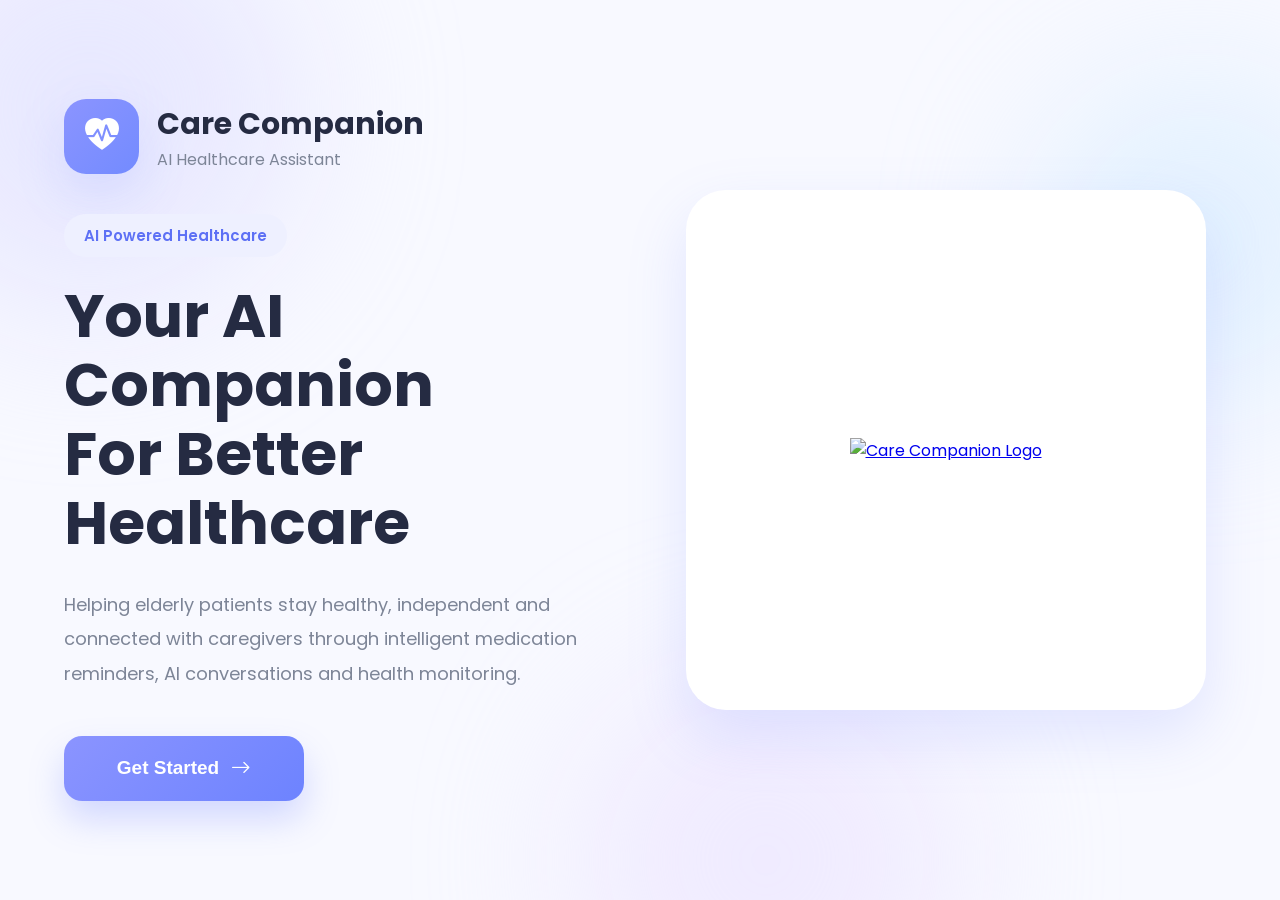
==== index.html @ 62b65d4a "Rename splash to index" ====
<!DOCTYPE html>
<html lang="en">

<head>

    <meta charset="UTF-8">
    <meta name="viewport" content="width=device-width, initial-scale=1.0">

    <title>Care Companion</title>

    <!-- Google Font -->
    <link rel="preconnect" href="https://fonts.googleapis.com">

    <link rel="preconnect" href="https://fonts.gstatic.com" crossorigin>

    <link href="https://fonts.googleapis.com/css2?family=Poppins:wght@300;400;500;600;700;800&display=swap"
        rel="stylesheet">

    <!-- Bootstrap Icons -->
    <link rel="stylesheet"
        href="https://cdn.jsdelivr.net/npm/bootstrap-icons@1.11.3/font/bootstrap-icons.min.css">

    <link rel="stylesheet" href="css/style.css">

</head>

<body class="splash-page">

    <div class="background">

        <div class="blob blob1"></div>
        <div class="blob blob2"></div>
        <div class="blob blob3"></div>

    </div>

    <section class="hero">

        <div class="hero-left">

            <div class="logo">

                <div class="logo-circle">

                    <i class="bi bi-heart-pulse-fill"></i>

                </div>

                <div>

                    <h2>Care Companion</h2>

                    <p>AI Healthcare Assistant</p>

                </div>

            </div>

            <span class="badge">

                AI Powered Healthcare

            </span>

            <h1>

                Your AI Companion
                <br>
                For Better Healthcare

            </h1>

            <p class="description">

                Helping elderly patients stay healthy, independent and connected
                with caregivers through intelligent medication reminders,
                AI conversations and health monitoring.

            </p>

            <div class="buttons">

                <button id="getStartedBtn" class="primary-btn">

                    Get Started

                    <i class="bi bi-arrow-right"></i>

                </button>

            </div>

        </div>

        <div class="hero-right">

            <div class="hero-card">

                <!-- Replace later with your own illustration -->

                <a href="https://png.pngtree.com/template/20220913/ourmid/pngtree-3d-logo-design-image_1858757.jpg" target="_blank">
    <img src="https://png.pngtree.com/template/20220913/ourmid/pngtree-3d-logo-design-image_1858757.jpg"
         alt="Care Companion Logo"
         class="logo-img">
</a>

            </div>

        </div>

    </section>

    <script src="js/app.js"></script>

</body>

</html>
---- css/style.css ----
/* ==================================================
   GOOGLE FONT
================================================== */

* {
    margin: 0;
    padding: 0;
    box-sizing: border-box;
}

:root {

    --primary: #7C8CFF;
    --primary-dark: #5D70F5;

    --secondary: #F4F5FF;

    --background: #F8F9FF;

    --text: #252B42;

    --light-text: #7D8597;

    --white: #FFFFFF;

    --shadow: 0 20px 50px rgba(124, 140, 255, 0.18);

    --radius: 28px;

}

body {

    font-family: "Poppins", sans-serif;
    background: var(--background);
    overflow-x: hidden;
    color: var(--text);

}

.splash-page {

    min-height: 100vh;
    position: relative;

}

/* ==================================================
   BACKGROUND
================================================== */

.background {

    position: fixed;

    inset: 0;

    overflow: hidden;

    z-index: -1;

}

.blob {

    position: absolute;

    border-radius: 50%;

    filter: blur(80px);

    opacity: .5;

}

.blob1 {

    width: 420px;
    height: 420px;

    background: #D9D8FF;

    top: -100px;
    left: -120px;

}

.blob2 {

    width: 320px;
    height: 320px;

    background: #CBE8FF;

    right: -80px;
    top: 80px;

}

.blob3 {

    width: 380px;
    height: 380px;

    background: #E8DDFF;

    bottom: -150px;
    left: 45%;

}

/* ==================================================
   HERO
================================================== */

.hero {

    width: 90%;

    max-width: 1300px;

    min-height: 100vh;

    margin: auto;

    display: flex;

    justify-content: space-between;

    align-items: center;

    gap: 70px;

}

/* ==================================================
   LEFT SIDE
================================================== */

.hero-left {

    flex: 1;

}

.logo {

    display: flex;

    align-items: center;

    gap: 18px;

    margin-bottom: 40px;

}

.logo-circle {

    width: 75px;

    height: 75px;

    border-radius: 22px;

    background: linear-gradient(
        135deg,
        #8B94FF,
        #738BFF
    );

    display: flex;

    justify-content: center;

    align-items: center;

    box-shadow: var(--shadow);

}

.logo-circle i {

    color: white;

    font-size: 34px;

}

.logo h2 {

    font-size: 30px;

}

.logo p {

    color: var(--light-text);

}

.badge {

    display: inline-block;

    background: #EEF0FF;

    color: var(--primary-dark);

    padding: 10px 20px;

    border-radius: 999px;

    font-size: 15px;

    font-weight: 600;

    margin-bottom: 25px;

}

.hero-left h1 {

    font-size: 60px;

    line-height: 1.15;

    margin-bottom: 30px;

}

.description {

    font-size: 18px;

    color: var(--light-text);

    line-height: 1.9;

    max-width: 560px;

}

/* ==================================================
   RIGHT SIDE
================================================== */

.hero-right{

    flex:1;

    display:flex;

    justify-content:center;

    align-items:center;

}

.hero-card{

    width:520px;

    height:520px;

    background:white;

    border-radius:40px;

    box-shadow:0 25px 60px rgba(124,140,255,.18);

    display:flex;

    justify-content:center;

    align-items:center;

    padding:40px;

    position:relative;

    transition:.35s;

}

.hero-card:hover{

    transform:translateY(-8px);

    box-shadow:0 35px 70px rgba(124,140,255,.25);

}

.hero-card img{

    width:100%;

    max-width:420px;

    animation:float 4s ease-in-out infinite;

    user-select:none;

    pointer-events:none;

}

/* ==================================================
   BUTTON
================================================== */

.buttons{

    margin-top:45px;

}

.primary-btn{

    width:240px;

    height:65px;

    border:none;

    border-radius:18px;

    background:linear-gradient(
        135deg,
        #8B94FF,
        #6D83FF
    );

    color:white;

    font-size:19px;

    font-weight:600;

    display:flex;

    justify-content:center;

    align-items:center;

    gap:12px;

    cursor:pointer;

    transition:.35s;

    box-shadow:0 18px 35px rgba(124,140,255,.30);

}

.primary-btn:hover{

    transform:translateY(-4px);

    box-shadow:0 28px 45px rgba(124,140,255,.40);

}

.primary-btn:active{

    transform:scale(.98);

}

.primary-btn i{

    font-size:20px;

}

/* ==================================================
   ANIMATION
================================================== */

@keyframes float{

    0%{

        transform:translateY(0);

    }

    50%{

        transform:translateY(-15px);

    }

    100%{

        transform:translateY(0);

    }

}

.hero-left{

    animation:fadeLeft .8s ease;

}

.hero-right{

    animation:fadeRight .8s ease;

}

@keyframes fadeLeft{

    from{

        opacity:0;

        transform:translateX(-50px);

    }

    to{

        opacity:1;

        transform:translateX(0);

    }

}

@keyframes fadeRight{

    from{

        opacity:0;

        transform:translateX(50px);

    }

    to{

        opacity:1;

        transform:translateX(0);

    }

}

/* ==================================================
   RESPONSIVE
================================================== */

@media(max-width:1100px){

    .hero{

        flex-direction:column-reverse;

        justify-content:center;

        text-align:center;

        padding:80px 0;

    }

    .logo{

        justify-content:center;

    }

    .description{

        margin:auto;

    }

    .buttons{

        display:flex;

        justify-content:center;

    }

}

@media(max-width:768px){

    .hero{

        width:92%;

        gap:40px;

    }

    .hero-left h1{

        font-size:42px;

    }

    .description{

        font-size:16px;

    }

    .hero-card{

        width:100%;

        max-width:380px;

        height:380px;

        border-radius:30px;

    }

    .hero-card img{

        max-width:280px;

    }

    .primary-btn{

        width:100%;

    }

}

@media(max-width:480px){

    .logo-circle{

        width:60px;

        height:60px;

    }

    .logo-circle i{

        font-size:28px;

    }

    .logo h2{

        font-size:24px;

    }

    .badge{

        font-size:13px;

    }

    .hero-left h1{

        font-size:34px;

    }

    .description{

        font-size:15px;

    }

    .hero-card{

        height:320px;

    }

}
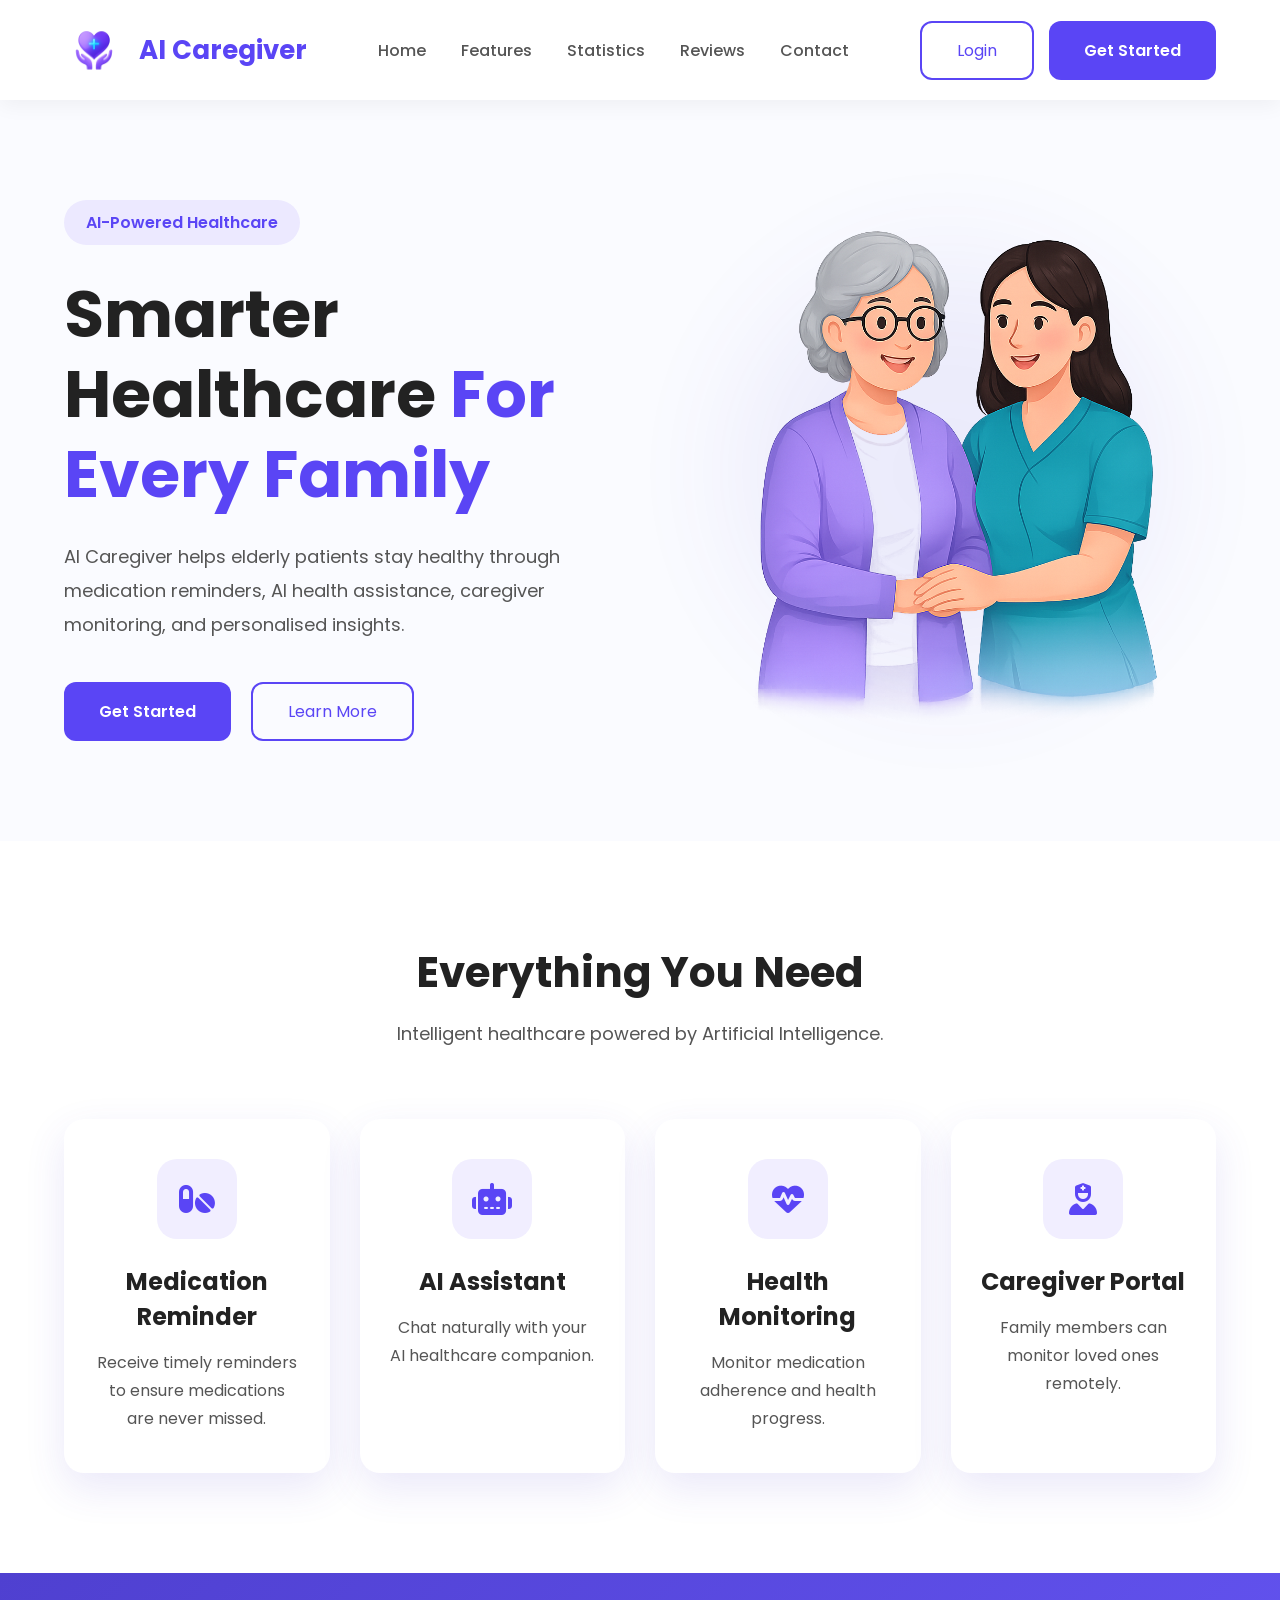
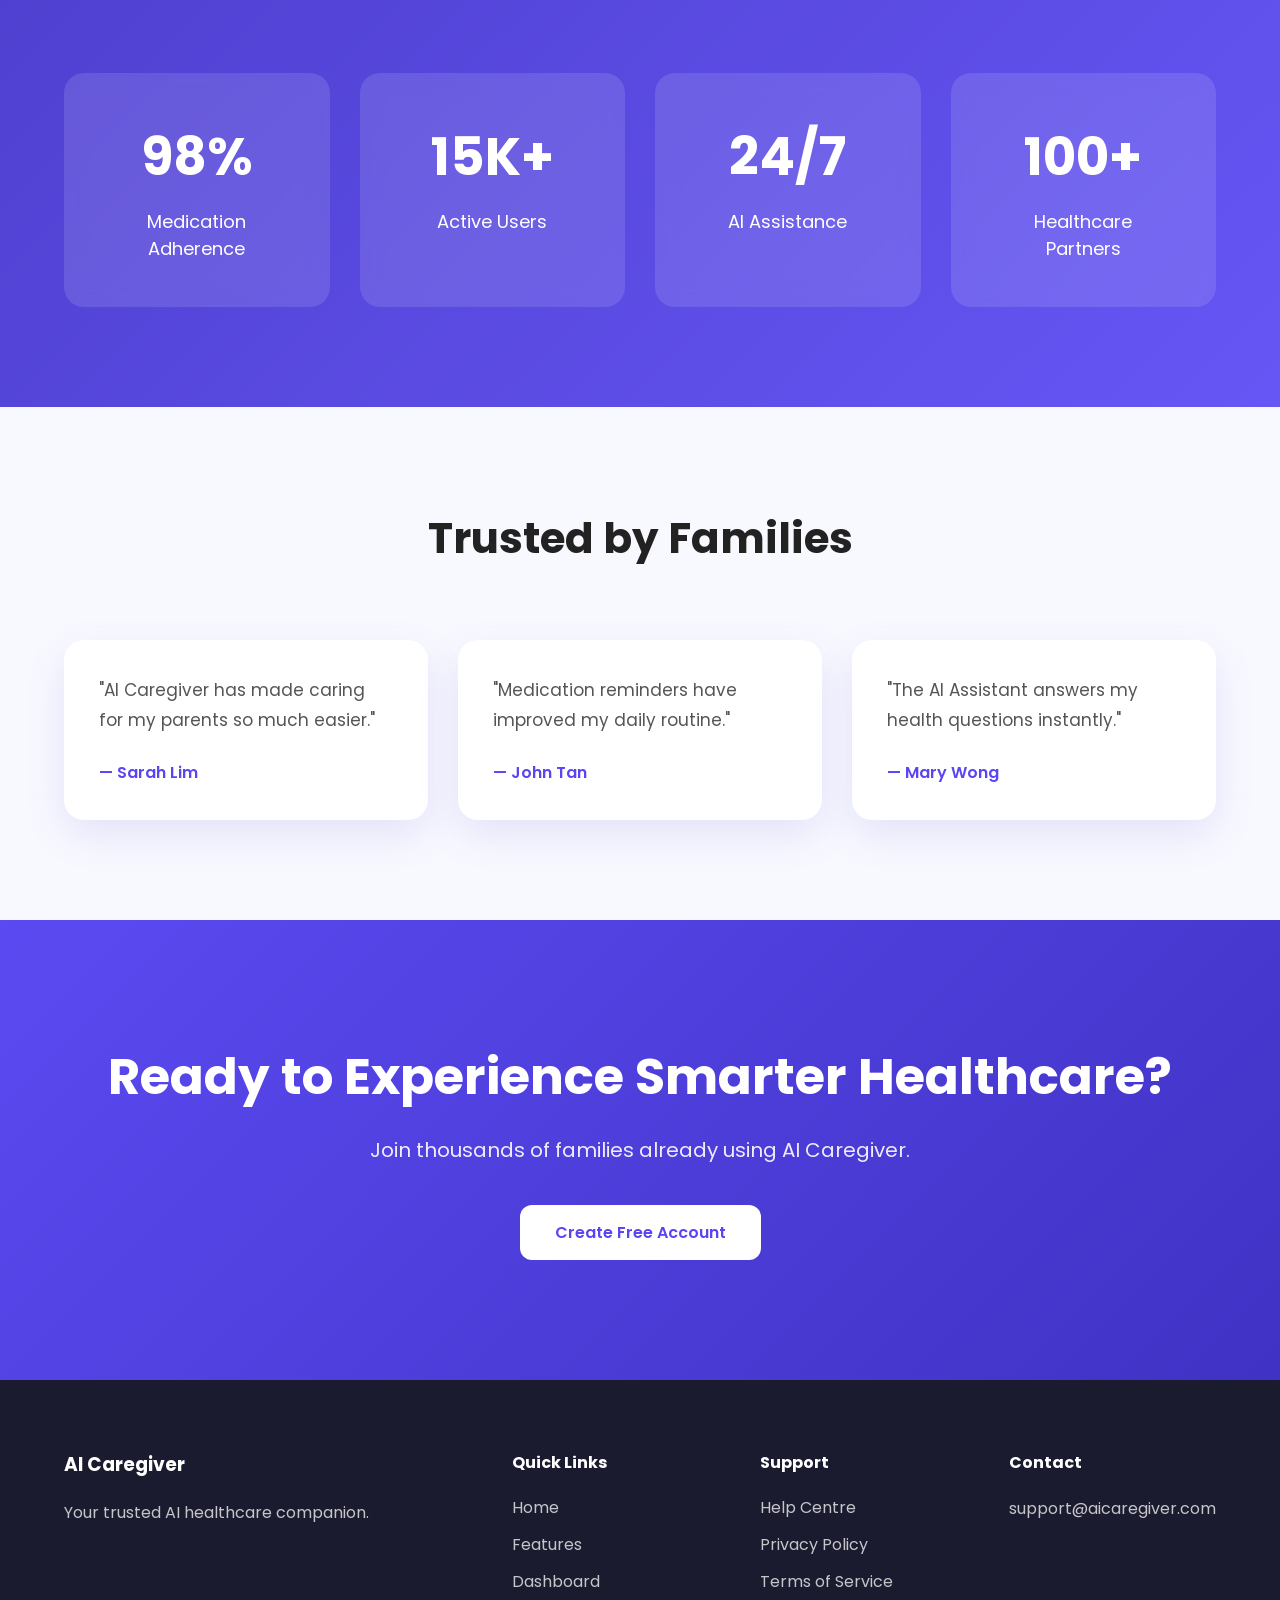
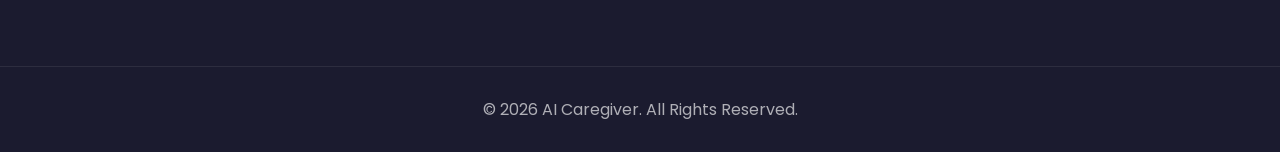
==== commit 62a4defc: "Updated website" ====
--- a/index.html
+++ b/index.html
@@ -2,115 +2,466 @@
 <html lang="en">
 
 <head>
-
     <meta charset="UTF-8">
     <meta name="viewport" content="width=device-width, initial-scale=1.0">
 
-    <title>Care Companion</title>
+    <title>AI Caregiver | Welcome</title>
 
     <!-- Google Font -->
     <link rel="preconnect" href="https://fonts.googleapis.com">
-
     <link rel="preconnect" href="https://fonts.gstatic.com" crossorigin>
 
-    <link href="https://fonts.googleapis.com/css2?family=Poppins:wght@300;400;500;600;700;800&display=swap"
+    <link
+        href="https://fonts.googleapis.com/css2?family=Poppins:wght@300;400;500;600;700;800&display=swap"
         rel="stylesheet">
 
-    <!-- Bootstrap Icons -->
+    <!-- Font Awesome -->
     <link rel="stylesheet"
-        href="https://cdn.jsdelivr.net/npm/bootstrap-icons@1.11.3/font/bootstrap-icons.min.css">
-
+        href="https://cdnjs.cloudflare.com/ajax/libs/font-awesome/6.6.0/css/all.min.css">
+
+    <!-- CSS -->
     <link rel="stylesheet" href="css/style.css">
-
 </head>
 
-<body class="splash-page">
-
-    <div class="background">
-
-        <div class="blob blob1"></div>
-        <div class="blob blob2"></div>
-        <div class="blob blob3"></div>
-
-    </div>
-
-    <section class="hero">
-
-        <div class="hero-left">
-
-            <div class="logo">
-
-                <div class="logo-circle">
-
-                    <i class="bi bi-heart-pulse-fill"></i>
-
-                </div>
-
-                <div>
-
-                    <h2>Care Companion</h2>
-
-                    <p>AI Healthcare Assistant</p>
-
-                </div>
-
-            </div>
-
-            <span class="badge">
-
-                AI Powered Healthcare
-
-            </span>
-
-            <h1>
-
-                Your AI Companion
-                <br>
-                For Better Healthcare
-
-            </h1>
-
-            <p class="description">
-
-                Helping elderly patients stay healthy, independent and connected
-                with caregivers through intelligent medication reminders,
-                AI conversations and health monitoring.
+<body>
+
+    <!-- ================= NAVBAR ================= -->
+
+    <header class="header">
+
+        <div class="container navbar">
+
+            <a href="#" class="logo">
+
+                <img src="images/logo.png" alt="Logo">
+
+                <span>AI Caregiver</span>
+
+            </a>
+
+            <nav>
+
+                <ul class="nav-links">
+
+                    <li><a href="#home">Home</a></li>
+
+                    <li><a href="#features">Features</a></li>
+
+                    <li><a href="#statistics">Statistics</a></li>
+
+                    <li><a href="#reviews">Reviews</a></li>
+
+                    <li><a href="#contact">Contact</a></li>
+
+                </ul>
+
+            </nav>
+
+            <div class="nav-buttons">
+
+                <a href="login.html" class="btn-outline">
+                    Login
+                </a>
+
+                <a href="register.html" class="btn-primary">
+                    Get Started
+                </a>
+
+            </div>
+
+        </div>
+
+    </header>
+
+    <!-- ================= HERO ================= -->
+
+    <section id="home" class="hero">
+
+        <div class="container hero-grid">
+
+            <div class="hero-content">
+
+                <span class="tag">
+                    AI-Powered Healthcare
+                </span>
+
+                <h1>
+
+                    Smarter Healthcare
+
+                    <span>
+
+                        For Every Family
+
+                    </span>
+
+                </h1>
+
+                <p>
+
+                    AI Caregiver helps elderly patients stay healthy through
+                    medication reminders, AI health assistance,
+                    caregiver monitoring, and personalised insights.
+
+                </p>
+
+                <div class="hero-buttons">
+
+                    <a href="login.html" class="btn-primary">
+
+                        Get Started
+
+                    </a>
+
+                    <a href="#features" class="btn-outline">
+
+                        Learn More
+
+                    </a>
+
+                </div>
+
+            </div>
+
+            <div class="hero-image">
+
+                <img src="images/hero.png" alt="AI Caregiver">
+
+            </div>
+
+        </div>
+
+    </section>
+
+    <!-- ================= FEATURES ================= -->
+
+    <section id="features" class="features">
+
+        <div class="container">
+
+            <div class="section-title">
+
+                <h2>
+
+                    Everything You Need
+
+                </h2>
+
+                <p>
+
+                    Intelligent healthcare powered by Artificial Intelligence.
+
+                </p>
+
+            </div>
+
+            <div class="feature-grid">
+
+                <div class="feature-card">
+
+                    <i class="fas fa-pills"></i>
+
+                    <h3>
+
+                        Medication Reminder
+
+                    </h3>
+
+                    <p>
+
+                        Receive timely reminders to ensure medications
+                        are never missed.
+
+                    </p>
+
+                </div>
+
+                <div class="feature-card">
+
+                    <i class="fas fa-robot"></i>
+
+                    <h3>
+
+                        AI Assistant
+
+                    </h3>
+
+                    <p>
+
+                        Chat naturally with your AI healthcare companion.
+
+                    </p>
+
+                </div>
+
+                <div class="feature-card">
+
+                    <i class="fas fa-heart-pulse"></i>
+
+                    <h3>
+
+                        Health Monitoring
+
+                    </h3>
+
+                    <p>
+
+                        Monitor medication adherence and health progress.
+
+                    </p>
+
+                </div>
+
+                <div class="feature-card">
+
+                    <i class="fas fa-user-nurse"></i>
+
+                    <h3>
+
+                        Caregiver Portal
+
+                    </h3>
+
+                    <p>
+
+                        Family members can monitor loved ones remotely.
+
+                    </p>
+
+                </div>
+
+            </div>
+
+        </div>
+
+    </section>
+
+    <!-- ================= STATISTICS ================= -->
+
+    <section id="statistics" class="statistics">
+
+        <div class="container stats-grid">
+
+            <div class="stat-card">
+
+                <h2>98%</h2>
+
+                <p>Medication Adherence</p>
+
+            </div>
+
+            <div class="stat-card">
+
+                <h2>15K+</h2>
+
+                <p>Active Users</p>
+
+            </div>
+
+            <div class="stat-card">
+
+                <h2>24/7</h2>
+
+                <p>AI Assistance</p>
+
+            </div>
+
+            <div class="stat-card">
+
+                <h2>100+</h2>
+
+                <p>Healthcare Partners</p>
+
+            </div>
+
+        </div>
+
+    </section>
+
+    <!-- ================= TESTIMONIALS ================= -->
+
+    <section id="reviews" class="reviews">
+
+        <div class="container">
+
+            <div class="section-title">
+
+                <h2>
+
+                    Trusted by Families
+
+                </h2>
+
+            </div>
+
+            <div class="review-grid">
+
+                <div class="review-card">
+
+                    <p>
+
+                        "AI Caregiver has made caring for my parents so much
+                        easier."
+
+                    </p>
+
+                    <h4>
+
+                        — Sarah Lim
+
+                    </h4>
+
+                </div>
+
+                <div class="review-card">
+
+                    <p>
+
+                        "Medication reminders have improved my daily routine."
+
+                    </p>
+
+                    <h4>
+
+                        — John Tan
+
+                    </h4>
+
+                </div>
+
+                <div class="review-card">
+
+                    <p>
+
+                        "The AI Assistant answers my health questions instantly."
+
+                    </p>
+
+                    <h4>
+
+                        — Mary Wong
+
+                    </h4>
+
+                </div>
+
+            </div>
+
+        </div>
+
+    </section>
+
+    <!-- ================= CTA ================= -->
+
+    <section class="cta">
+
+        <div class="container">
+
+            <h2>
+
+                Ready to Experience Smarter Healthcare?
+
+            </h2>
+
+            <p>
+
+                Join thousands of families already using AI Caregiver.
 
             </p>
 
-            <div class="buttons">
-
-                <button id="getStartedBtn" class="primary-btn">
-
-                    Get Started
-
-                    <i class="bi bi-arrow-right"></i>
-
-                </button>
-
-            </div>
-
-        </div>
-
-        <div class="hero-right">
-
-            <div class="hero-card">
-
-                <!-- Replace later with your own illustration -->
-
-                <a href="https://png.pngtree.com/template/20220913/ourmid/pngtree-3d-logo-design-image_1858757.jpg" target="_blank">
-    <img src="https://png.pngtree.com/template/20220913/ourmid/pngtree-3d-logo-design-image_1858757.jpg"
-         alt="Care Companion Logo"
-         class="logo-img">
-</a>
-
-            </div>
+            <a href="register.html" class="btn-primary">
+
+                Create Free Account
+
+            </a>
 
         </div>
 
     </section>
 
-    <script src="js/app.js"></script>
+    <!-- ================= FOOTER ================= -->
+
+    <footer id="contact">
+
+        <div class="container footer-grid">
+
+            <div>
+
+                <h3>
+
+                    AI Caregiver
+
+                </h3>
+
+                <p>
+
+                    Your trusted AI healthcare companion.
+
+                </p>
+
+            </div>
+
+            <div>
+
+                <h4>
+
+                    Quick Links
+
+                </h4>
+
+                <a href="#">Home</a>
+
+                <a href="#">Features</a>
+
+                <a href="#">Dashboard</a>
+
+            </div>
+
+            <div>
+
+                <h4>
+
+                    Support
+
+                </h4>
+
+                <a href="#">Help Centre</a>
+
+                <a href="#">Privacy Policy</a>
+
+                <a href="#">Terms of Service</a>
+
+            </div>
+
+            <div>
+
+                <h4>
+
+                    Contact
+
+                </h4>
+
+                <p>
+
+                    support@aicaregiver.com
+
+                </p>
+
+            </div>
+
+        </div>
+
+        <div class="copyright">
+
+            © 2026 AI Caregiver. All Rights Reserved.
+
+        </div>
+
+    </footer>
+
+    <!-- JavaScript -->
+
+    <script src="js/script.js"></script>
 
 </body>
 
--- a/css/style.css
+++ b/css/style.css
@@ -1,588 +1,970 @@
-/* ==================================================
-   GOOGLE FONT
-================================================== */
+/* ===========================================
+   AI Caregiver Website
+   style.css
+=========================================== */
+
+/* ========= GOOGLE VARIABLES ========= */
+
+:root {
+
+    --primary: #4F40D0;
+    --primary-dark: #3D30B7;
+    --secondary: #EEF2FF;
+
+    --white: #FFFFFF;
+    --black: #222222;
+
+    --text: #555555;
+    --light-text: #777777;
+
+    --background: #F8F9FF;
+
+    --card: #FFFFFF;
+
+    --border-radius: 16px;
+
+    --shadow:
+        0 15px 40px rgba(79, 64, 208, .12);
+
+    --transition: .3s ease;
+
+}
+
+/* ========= RESET ========= */
 
 * {
+
     margin: 0;
     padding: 0;
     box-sizing: border-box;
-}
-
-:root {
-
-    --primary: #7C8CFF;
-    --primary-dark: #5D70F5;
-
-    --secondary: #F4F5FF;
-
-    --background: #F8F9FF;
-
-    --text: #252B42;
-
-    --light-text: #7D8597;
-
-    --white: #FFFFFF;
-
-    --shadow: 0 20px 50px rgba(124, 140, 255, 0.18);
-
-    --radius: 28px;
+
+}
+
+html {
+
+    scroll-behavior: smooth;
 
 }
 
 body {
 
-    font-family: "Poppins", sans-serif;
+    font-family: 'Poppins', sans-serif;
+
     background: var(--background);
+
+    color: var(--black);
+
     overflow-x: hidden;
+
+}
+
+img {
+
+    max-width: 100%;
+    display: block;
+
+}
+
+a {
+
+    text-decoration: none;
+
+}
+
+ul {
+
+    list-style: none;
+
+}
+
+/* ========= CONTAINER ========= */
+
+.container {
+
+    width: 90%;
+    max-width: 1300px;
+
+    margin: auto;
+
+}
+
+/* ========= HEADER ========= */
+
+.header {
+
+    position: sticky;
+
+    top: 0;
+
+    width: 100%;
+
+    background: rgba(255,255,255,.90);
+
+    backdrop-filter: blur(15px);
+
+    z-index: 1000;
+
+    box-shadow: 0 5px 20px rgba(0,0,0,.05);
+
+}
+
+.navbar {
+
+    display: flex;
+
+    justify-content: space-between;
+
+    align-items: center;
+
+    padding: 20px 0;
+
+}
+
+.logo {
+
+    display: flex;
+
+    align-items: center;
+
+    gap: 15px;
+
+    font-size: 26px;
+
+    font-weight: 700;
+
+    color: var(--primary);
+
+}
+
+.logo img {
+
+    width: 55px;
+
+}
+
+.nav-links {
+
+    display: flex;
+
+    gap: 35px;
+
+}
+
+.nav-links a {
+
     color: var(--text);
 
-}
-
-.splash-page {
-
-    min-height: 100vh;
-    position: relative;
-
-}
-
-/* ==================================================
-   BACKGROUND
-================================================== */
-
-.background {
-
+    transition: var(--transition);
+
+    font-weight: 500;
+
+}
+
+.nav-links a:hover {
+
+    color: var(--primary);
+
+}
+
+/* ========= BUTTONS ========= */
+
+.nav-buttons {
+
+    display: flex;
+
+    gap: 15px;
+
+}
+
+.btn-primary {
+
+    display: inline-flex;
+
+    justify-content: center;
+
+    align-items: center;
+
+    padding: 15px 35px;
+
+    border-radius: 12px;
+
+    background: var(--primary);
+
+    color: white;
+
+    transition: var(--transition);
+
+    font-weight: 600;
+
+}
+
+.btn-primary:hover {
+
+    background: var(--primary-dark);
+
+    transform: translateY(-3px);
+
+}
+
+.btn-outline {
+
+    display: inline-flex;
+
+    justify-content: center;
+
+    align-items: center;
+
+    padding: 15px 35px;
+
+    border: 2px solid var(--primary);
+
+    color: var(--primary);
+
+    border-radius: 12px;
+
+    transition: var(--transition);
+
+}
+
+.btn-outline:hover {
+
+    background: var(--primary);
+
+    color: white;
+
+}
+
+/* ========= HERO ========= */
+
+.hero {
+
+    padding: 100px 0;
+
+}
+
+.hero-grid {
+
+    display: grid;
+
+    grid-template-columns: repeat(2,1fr);
+
+    gap: 80px;
+
+    align-items: center;
+
+}
+
+.tag {
+
+    display: inline-block;
+
+    background: #ECE9FF;
+
+    color: var(--primary);
+
+    padding: 10px 22px;
+
+    border-radius: 30px;
+
+    font-weight: 600;
+
+    margin-bottom: 30px;
+
+}
+
+.hero-content h1 {
+
+    font-size: 65px;
+
+    line-height: 80px;
+
+    margin-bottom: 25px;
+
+}
+
+.hero-content h1 span {
+
+    color: var(--primary);
+
+}
+
+.hero-content p {
+
+    font-size: 18px;
+
+    line-height: 34px;
+
+    color: var(--text);
+
+    margin-bottom: 40px;
+
+}
+
+.hero-buttons {
+
+    display: flex;
+
+    gap: 20px;
+
+}
+
+.hero-image {
+
+    animation: float 5s ease-in-out infinite;
+
+}
+
+/* ========= FLOAT ANIMATION ========= */
+
+@keyframes float {
+
+    0% {
+
+        transform: translateY(0);
+
+    }
+
+    50% {
+
+        transform: translateY(-20px);
+
+    }
+
+    100% {
+
+        transform: translateY(0);
+
+    }
+
+}
+
+/* ===========================================
+   FEATURES SECTION
+=========================================== */
+
+.features {
+    padding: 100px 0;
+    background: #ffffff;
+}
+
+.section-title {
+    text-align: center;
+    margin-bottom: 70px;
+}
+
+.section-title h2 {
+    font-size: 42px;
+    color: var(--black);
+    margin-bottom: 15px;
+}
+
+.section-title p {
+    color: var(--text);
+    font-size: 18px;
+    max-width: 650px;
+    margin: auto;
+    line-height: 30px;
+}
+
+.feature-grid {
+    display: grid;
+    grid-template-columns: repeat(4, 1fr);
+    gap: 30px;
+}
+
+.feature-card {
+    background: var(--card);
+    border-radius: 20px;
+    padding: 40px 30px;
+    text-align: center;
+    transition: var(--transition);
+    box-shadow: var(--shadow);
+}
+
+.feature-card:hover {
+    transform: translateY(-12px);
+}
+
+.feature-card i {
+    width: 80px;
+    height: 80px;
+    background: var(--secondary);
+    color: var(--primary);
+    border-radius: 20px;
+    display: flex;
+    justify-content: center;
+    align-items: center;
+    margin: auto;
+    font-size: 32px;
+}
+
+.feature-card h3 {
+    margin-top: 25px;
+    margin-bottom: 15px;
+    font-size: 24px;
+}
+
+.feature-card p {
+    color: var(--text);
+    line-height: 28px;
+}
+
+/* ===========================================
+   STATISTICS
+=========================================== */
+
+.statistics {
+    padding: 100px 0;
+    background: linear-gradient(135deg,#4F40D0,#6656F5);
+}
+
+.stats-grid {
+    display: grid;
+    grid-template-columns: repeat(4,1fr);
+    gap: 30px;
+}
+
+.stat-card {
+    background: rgba(255,255,255,.12);
+    backdrop-filter: blur(10px);
+    padding: 45px;
+    text-align: center;
+    border-radius: 20px;
+    color: white;
+}
+
+.stat-card h2 {
+    font-size: 52px;
+    margin-bottom: 12px;
+}
+
+.stat-card p {
+    font-size: 18px;
+}
+
+/* ===========================================
+   TESTIMONIALS
+=========================================== */
+
+.reviews {
+    padding: 100px 0;
+    background: #F8F9FF;
+}
+
+.review-grid {
+    display: grid;
+    grid-template-columns: repeat(3,1fr);
+    gap: 30px;
+}
+
+.review-card {
+    background: white;
+    padding: 35px;
+    border-radius: 20px;
+    box-shadow: var(--shadow);
+    transition: .3s;
+}
+
+.review-card:hover {
+    transform: translateY(-10px);
+}
+
+.review-card p {
+    color: var(--text);
+    line-height: 30px;
+    font-size: 17px;
+    margin-bottom: 25px;
+}
+
+.review-card h4 {
+    color: var(--primary);
+    font-weight: 600;
+}
+
+/* ===========================================
+   CALL TO ACTION
+=========================================== */
+
+.cta {
+    padding: 120px 0;
+    text-align: center;
+    background: linear-gradient(135deg,#5B4AF1,#4032C4);
+    color: white;
+}
+
+.cta h2 {
+    font-size: 50px;
+    margin-bottom: 20px;
+}
+
+.cta p {
+    font-size: 20px;
+    margin-bottom: 40px;
+    opacity: .9;
+}
+
+.cta .btn-primary {
+    background: white;
+    color: var(--primary);
+}
+
+.cta .btn-primary:hover {
+    background: #F1F1F1;
+}
+
+/* ===========================================
+   FOOTER
+=========================================== */
+
+footer {
+    background: #1B1B2F;
+    color: white;
+    padding-top: 70px;
+}
+
+.footer-grid {
+    display: grid;
+    grid-template-columns: 2fr 1fr 1fr 1fr;
+    gap: 50px;
+}
+
+.footer-grid h3,
+.footer-grid h4 {
+    margin-bottom: 20px;
+}
+
+.footer-grid p {
+    color: rgba(255,255,255,.75);
+    line-height: 28px;
+}
+
+.footer-grid a {
+    display: block;
+    color: rgba(255,255,255,.75);
+    margin-bottom: 12px;
+    transition: .3s;
+}
+
+.footer-grid a:hover {
+    color: white;
+}
+
+.copyright {
+    text-align: center;
+    padding: 30px;
+    margin-top: 60px;
+    border-top: 1px solid rgba(255,255,255,.08);
+    color: rgba(255,255,255,.65);
+}
+
+/* ===========================================
+   SIMPLE FADE-IN ANIMATION
+=========================================== */
+
+.fade-in {
+    opacity: 0;
+    transform: translateY(40px);
+    transition: 0.8s ease;
+}
+
+.fade-in.show {
+    opacity: 1;
+    transform: translateY(0);
+}
+
+/* ===========================================
+   BACK TO TOP BUTTON
+=========================================== */
+
+.back-to-top {
     position: fixed;
-
-    inset: 0;
-
-    overflow: hidden;
-
-    z-index: -1;
-
-}
-
-.blob {
-
-    position: absolute;
+    right: 30px;
+    bottom: 30px;
+
+    width: 55px;
+    height: 55px;
 
     border-radius: 50%;
-
-    filter: blur(80px);
-
-    opacity: .5;
-
-}
-
-.blob1 {
-
-    width: 420px;
-    height: 420px;
-
-    background: #D9D8FF;
-
-    top: -100px;
-    left: -120px;
-
-}
-
-.blob2 {
-
-    width: 320px;
-    height: 320px;
-
-    background: #CBE8FF;
-
-    right: -80px;
-    top: 80px;
-
-}
-
-.blob3 {
-
-    width: 380px;
-    height: 380px;
-
-    background: #E8DDFF;
-
-    bottom: -150px;
-    left: 45%;
-
-}
-
-/* ==================================================
-   HERO
-================================================== */
-
-.hero {
-
-    width: 90%;
-
-    max-width: 1300px;
-
-    min-height: 100vh;
-
-    margin: auto;
+    background: var(--primary);
+
+    color: white;
 
     display: flex;
-
-    justify-content: space-between;
-
+    justify-content: center;
     align-items: center;
 
-    gap: 70px;
-
-}
-
-/* ==================================================
-   LEFT SIDE
-================================================== */
-
-.hero-left {
-
-    flex: 1;
-
-}
-
-.logo {
-
-    display: flex;
-
-    align-items: center;
-
-    gap: 18px;
-
-    margin-bottom: 40px;
-
-}
-
-.logo-circle {
-
-    width: 75px;
-
-    height: 75px;
-
-    border-radius: 22px;
-
-    background: linear-gradient(
-        135deg,
-        #8B94FF,
-        #738BFF
-    );
-
-    display: flex;
-
-    justify-content: center;
-
-    align-items: center;
-
-    box-shadow: var(--shadow);
-
-}
-
-.logo-circle i {
+    font-size: 22px;
+
+    cursor: pointer;
+
+    opacity: 0;
+    visibility: hidden;
+
+    transition: .3s;
+
+    z-index: 999;
+}
+
+.back-to-top.active {
+    opacity: 1;
+    visibility: visible;
+}
+
+.back-to-top:hover {
+    background: var(--primary-dark);
+    transform: translateY(-5px);
+}
+
+/* ===========================================
+   SCROLLBAR
+=========================================== */
+
+::-webkit-scrollbar {
+    width: 10px;
+}
+
+::-webkit-scrollbar-track {
+    background: #EEEEEE;
+}
+
+::-webkit-scrollbar-thumb {
+    background: var(--primary);
+    border-radius: 30px;
+}
+
+::-webkit-scrollbar-thumb:hover {
+    background: var(--primary-dark);
+}
+
+/* ===========================================
+   IMAGE HOVER EFFECT
+=========================================== */
+
+.hero-image img {
+    transition: .4s ease;
+}
+
+.hero-image img:hover {
+    transform: scale(1.03);
+}
+
+/* ===========================================
+   BUTTON EFFECTS
+=========================================== */
+
+.btn-primary,
+.btn-outline {
+    transition: all .3s ease;
+}
+
+.btn-primary:hover,
+.btn-outline:hover {
+    box-shadow: 0 12px 30px rgba(79,64,208,.25);
+}
+
+/* ===========================================
+   CARD HOVER EFFECT
+=========================================== */
+
+.feature-card,
+.review-card,
+.stat-card {
+    transition: all .3s ease;
+}
+
+.feature-card:hover,
+.review-card:hover,
+.stat-card:hover {
+    box-shadow: 0 20px 50px rgba(0,0,0,.12);
+}
+
+/* ===========================================
+   MOBILE MENU BUTTON
+=========================================== */
+
+.menu-toggle {
+    display: none;
+
+    font-size: 28px;
+
+    cursor: pointer;
+
+    color: var(--primary);
+}
+
+/* ===========================================
+   TABLET
+=========================================== */
+
+@media (max-width: 992px) {
+
+    .hero-grid {
+
+        grid-template-columns: 1fr;
+
+        text-align: center;
+
+        gap: 60px;
+
+    }
+
+    .hero-buttons {
+
+        justify-content: center;
+
+    }
+
+    .feature-grid {
+
+        grid-template-columns: repeat(2,1fr);
+
+    }
+
+    .stats-grid {
+
+        grid-template-columns: repeat(2,1fr);
+
+    }
+
+    .review-grid {
+
+        grid-template-columns: 1fr;
+
+    }
+
+    .footer-grid {
+
+        grid-template-columns: repeat(2,1fr);
+
+    }
+
+}
+
+/* ===========================================
+   MOBILE
+=========================================== */
+
+@media (max-width:768px){
+
+    .navbar{
+
+        flex-wrap:wrap;
+
+    }
+
+    .menu-toggle{
+
+        display:block;
+
+    }
+
+    .nav-links{
+
+        display:none;
+
+        width:100%;
+
+        flex-direction:column;
+
+        margin-top:25px;
+
+        gap:20px;
+
+    }
+
+    .nav-links.active{
+
+        display:flex;
+
+    }
+
+    .nav-buttons{
+
+        display:none;
+
+    }
+
+    .hero{
+
+        padding:60px 0;
+
+    }
+
+    .hero-content h1{
+
+        font-size:42px;
+
+        line-height:55px;
+
+    }
+
+    .hero-content p{
+
+        font-size:16px;
+
+    }
+
+    .feature-grid{
+
+        grid-template-columns:1fr;
+
+    }
+
+    .stats-grid{
+
+        grid-template-columns:1fr;
+
+    }
+
+    .footer-grid{
+
+        grid-template-columns:1fr;
+
+    }
+
+    .cta h2{
+
+        font-size:34px;
+
+    }
+
+}
+
+/* ===========================================
+   SMALL PHONES
+=========================================== */
+
+@media (max-width:480px){
+
+    .container{
+
+        width:92%;
+
+    }
+
+    .hero-content h1{
+
+        font-size:34px;
+
+        line-height:45px;
+
+    }
+
+    .btn-primary,
+    .btn-outline{
+
+        width:100%;
+
+        justify-content:center;
+
+    }
+
+    .hero-buttons{
+
+        flex-direction:column;
+
+    }
+
+    .section-title h2{
+
+        font-size:30px;
+
+    }
+
+    .cta h2{
+
+        font-size:28px;
+
+    }
+
+    .stat-card h2{
+
+        font-size:42px;
+
+    }
+
+}
+
+/* ===========================================
+   SELECTION COLOR
+=========================================== */
+
+::selection {
+
+    background: var(--primary);
 
     color: white;
 
-    font-size: 34px;
-
-}
-
-.logo h2 {
-
-    font-size: 30px;
-
-}
-
-.logo p {
-
-    color: var(--light-text);
-
-}
-
-.badge {
-
-    display: inline-block;
-
-    background: #EEF0FF;
-
-    color: var(--primary-dark);
-
-    padding: 10px 20px;
-
-    border-radius: 999px;
-
-    font-size: 15px;
-
-    font-weight: 600;
-
-    margin-bottom: 25px;
-
-}
-
-.hero-left h1 {
-
-    font-size: 60px;
-
-    line-height: 1.15;
-
-    margin-bottom: 30px;
-
-}
-
-.description {
-
-    font-size: 18px;
-
-    color: var(--light-text);
-
-    line-height: 1.9;
-
-    max-width: 560px;
-
-}
-
-/* ==================================================
-   RIGHT SIDE
-================================================== */
-
-.hero-right{
-
-    flex:1;
-
-    display:flex;
-
-    justify-content:center;
-
-    align-items:center;
-
-}
-
-.hero-card{
-
-    width:520px;
-
-    height:520px;
-
-    background:white;
-
-    border-radius:40px;
-
-    box-shadow:0 25px 60px rgba(124,140,255,.18);
-
-    display:flex;
-
-    justify-content:center;
-
-    align-items:center;
-
-    padding:40px;
+}
+
+/* ===========================================
+   END OF FILE
+=========================================== */
+
+.hero-image img{
+
+    width:100%;
+
+    max-width:580px;
+
+    margin:auto;
+
+    animation:float 5s ease-in-out infinite;
+
+}
+
+.logo img{
+
+    width:60px;
+
+    height:60px;
+
+    object-fit:contain;
+
+}
+
+.hero-image{
 
     position:relative;
 
-    transition:.35s;
-
-}
-
-.hero-card:hover{
-
-    transform:translateY(-8px);
-
-    box-shadow:0 35px 70px rgba(124,140,255,.25);
-
-}
-
-.hero-card img{
-
-    width:100%;
-
-    max-width:420px;
-
-    animation:float 4s ease-in-out infinite;
-
-    user-select:none;
-
-    pointer-events:none;
-
-}
-
-/* ==================================================
-   BUTTON
-================================================== */
-
-.buttons{
-
-    margin-top:45px;
-
-}
-
-.primary-btn{
-
-    width:240px;
-
-    height:65px;
-
-    border:none;
-
-    border-radius:18px;
-
-    background:linear-gradient(
-        135deg,
-        #8B94FF,
-        #6D83FF
-    );
-
-    color:white;
-
-    font-size:19px;
-
-    font-weight:600;
-
-    display:flex;
-
-    justify-content:center;
-
-    align-items:center;
-
-    gap:12px;
-
-    cursor:pointer;
-
-    transition:.35s;
-
-    box-shadow:0 18px 35px rgba(124,140,255,.30);
-
-}
-
-.primary-btn:hover{
-
-    transform:translateY(-4px);
-
-    box-shadow:0 28px 45px rgba(124,140,255,.40);
-
-}
-
-.primary-btn:active{
-
-    transform:scale(.98);
-
-}
-
-.primary-btn i{
-
-    font-size:20px;
-
-}
-
-/* ==================================================
-   ANIMATION
-================================================== */
-
-@keyframes float{
-
-    0%{
-
-        transform:translateY(0);
-
-    }
-
-    50%{
-
-        transform:translateY(-15px);
-
-    }
-
-    100%{
-
-        transform:translateY(0);
-
-    }
-
-}
-
-.hero-left{
-
-    animation:fadeLeft .8s ease;
-
-}
-
-.hero-right{
-
-    animation:fadeRight .8s ease;
-
-}
-
-@keyframes fadeLeft{
-
-    from{
-
-        opacity:0;
-
-        transform:translateX(-50px);
-
-    }
-
-    to{
-
-        opacity:1;
-
-        transform:translateX(0);
-
-    }
-
-}
-
-@keyframes fadeRight{
-
-    from{
-
-        opacity:0;
-
-        transform:translateX(50px);
-
-    }
-
-    to{
-
-        opacity:1;
-
-        transform:translateX(0);
-
-    }
-
-}
-
-/* ==================================================
-   RESPONSIVE
-================================================== */
-
-@media(max-width:1100px){
-
-    .hero{
-
-        flex-direction:column-reverse;
-
-        justify-content:center;
-
-        text-align:center;
-
-        padding:80px 0;
-
-    }
-
-    .logo{
-
-        justify-content:center;
-
-    }
-
-    .description{
-
-        margin:auto;
-
-    }
-
-    .buttons{
-
-        display:flex;
-
-        justify-content:center;
-
-    }
-
-}
-
-@media(max-width:768px){
-
-    .hero{
-
-        width:92%;
-
-        gap:40px;
-
-    }
-
-    .hero-left h1{
-
-        font-size:42px;
-
-    }
-
-    .description{
-
-        font-size:16px;
-
-    }
-
-    .hero-card{
-
-        width:100%;
-
-        max-width:380px;
-
-        height:380px;
-
-        border-radius:30px;
-
-    }
-
-    .hero-card img{
-
-        max-width:280px;
-
-    }
-
-    .primary-btn{
-
-        width:100%;
-
-    }
-
-}
-
-@media(max-width:480px){
-
-    .logo-circle{
-
-        width:60px;
-
-        height:60px;
-
-    }
-
-    .logo-circle i{
-
-        font-size:28px;
-
-    }
-
-    .logo h2{
-
-        font-size:24px;
-
-    }
-
-    .badge{
-
-        font-size:13px;
-
-    }
-
-    .hero-left h1{
-
-        font-size:34px;
-
-    }
-
-    .description{
-
-        font-size:15px;
-
-    }
-
-    .hero-card{
-
-        height:320px;
-
-    }
+}
+
+.hero-image::before{
+
+    content:"";
+
+    position:absolute;
+
+    width:420px;
+
+    height:420px;
+
+    background:#4F40D0;
+
+    opacity:.08;
+
+    border-radius:50%;
+
+    left:50%;
+
+    top:50%;
+
+    transform:translate(-50%,-50%);
+
+    filter:blur(60px);
+
+    z-index:-1;
+
+}
+
+:root{
+
+    --primary:#5A45F5;
+
+    --primary-dark:#4633D6;
+
+    --secondary:#F1EEFF;
+
+    --background:#FAFBFF;
 
 }
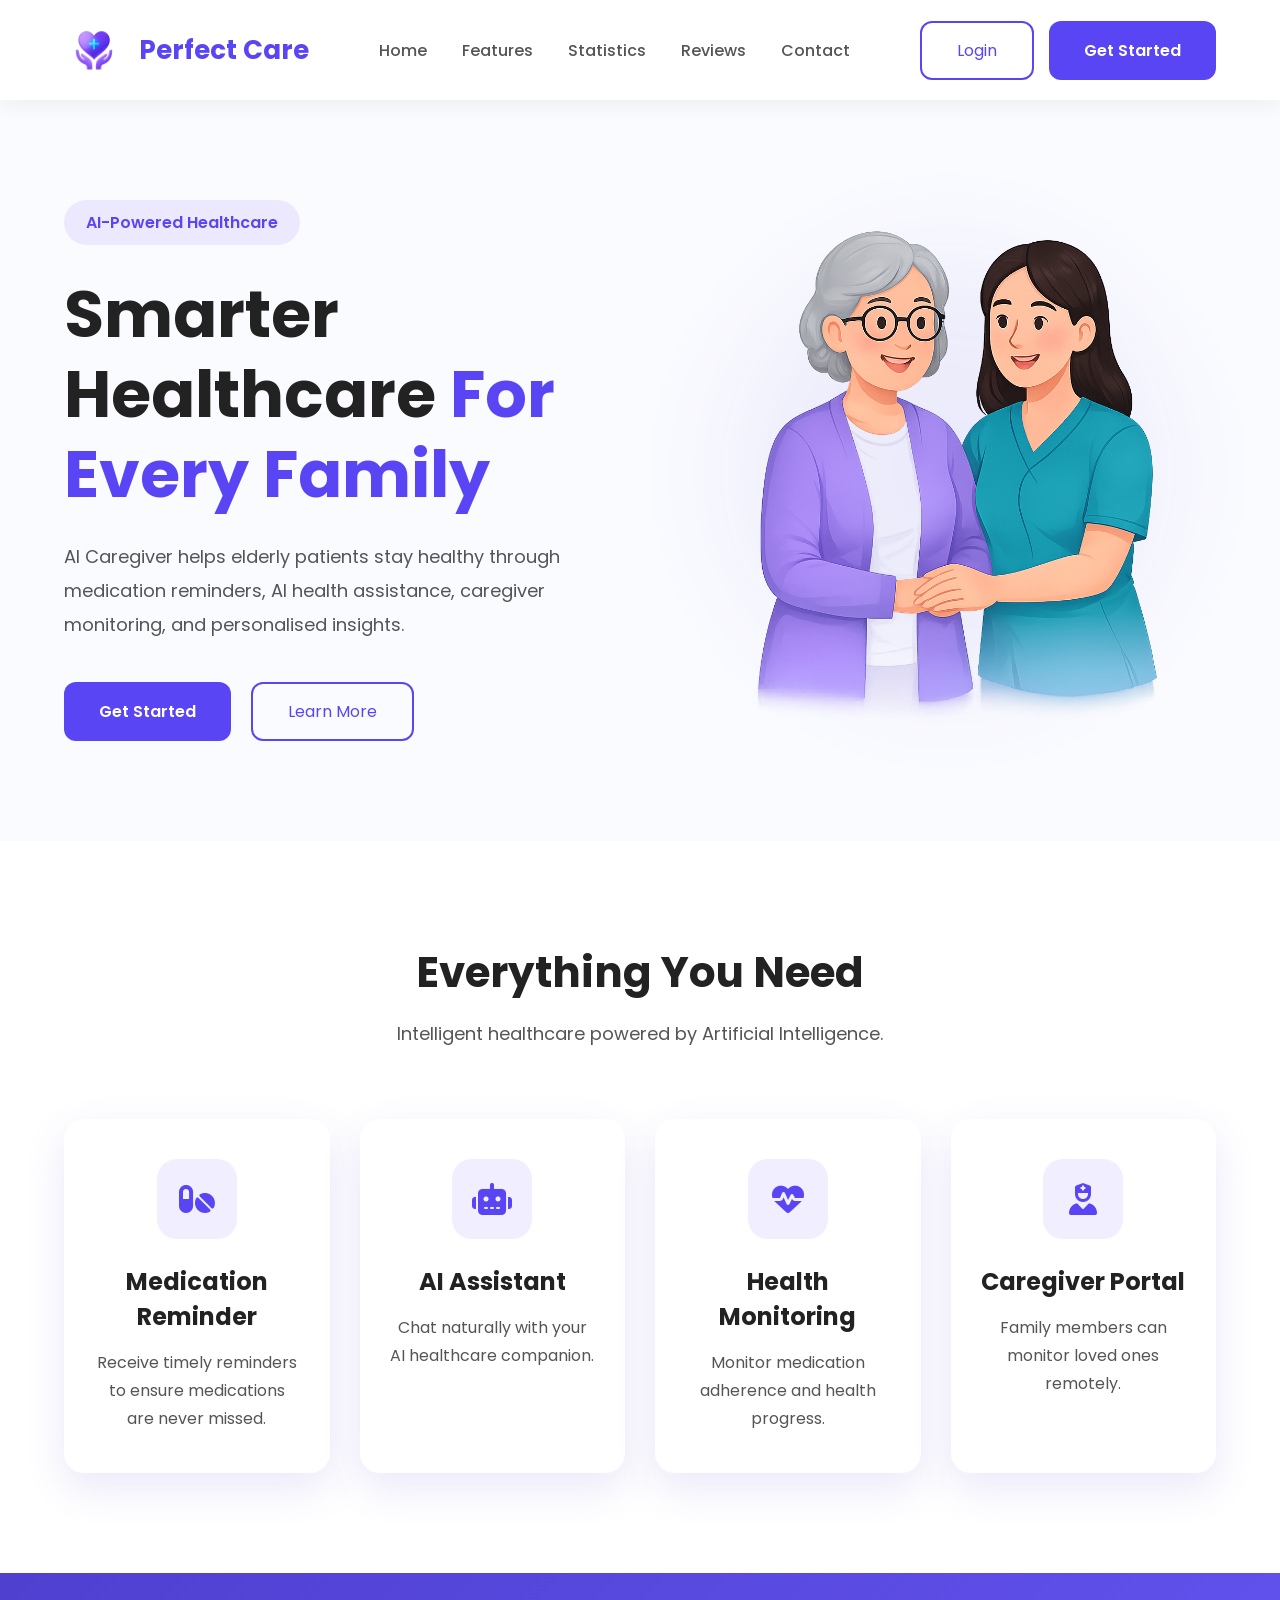
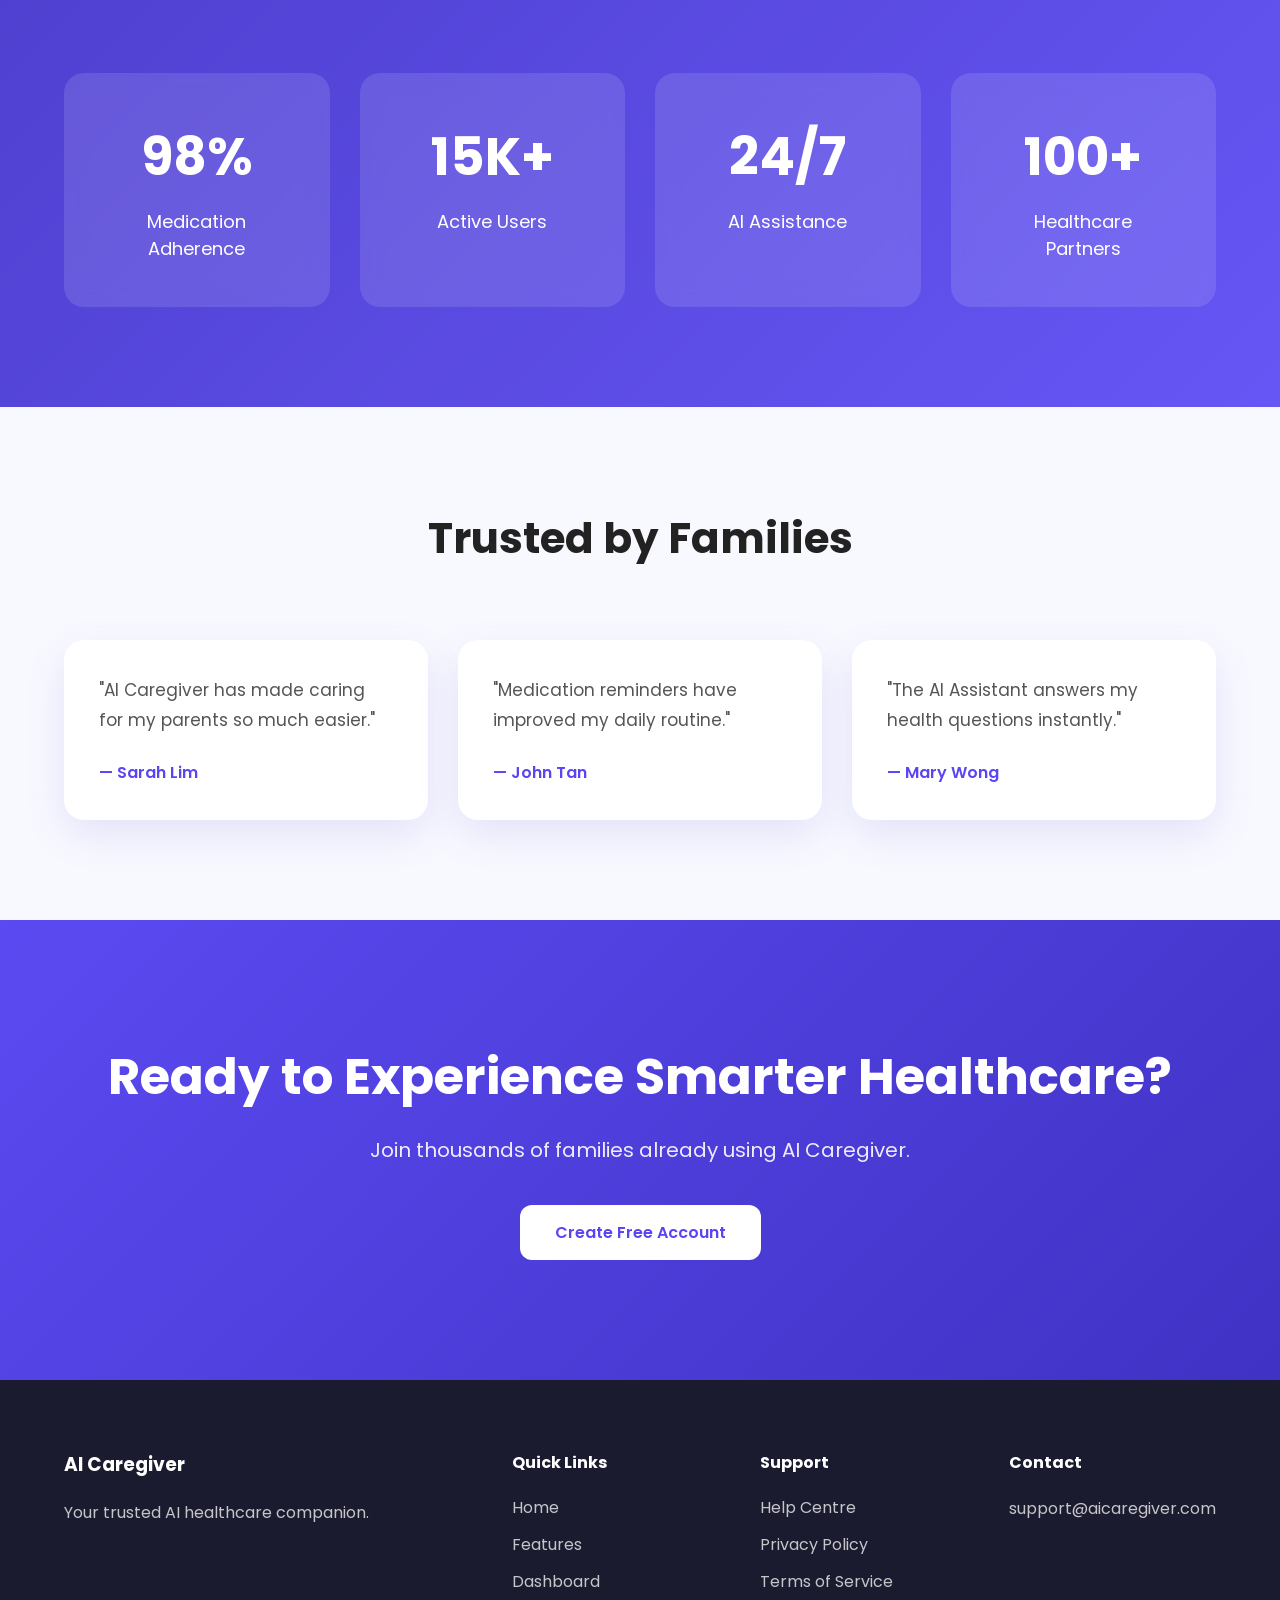
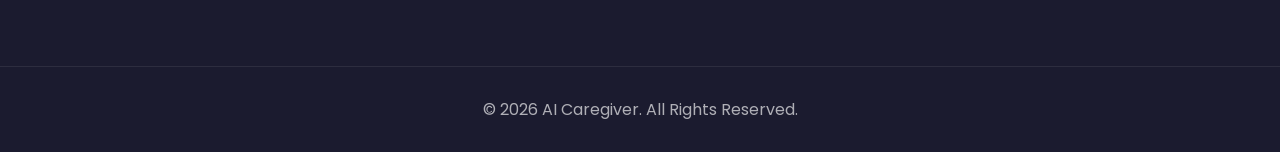
==== commit bdc6bb46: "Updated website" ====
--- a/index.html
+++ b/index.html
@@ -35,7 +35,7 @@
 
                 <img src="images/logo.png" alt="Logo">
 
-                <span>AI Caregiver</span>
+                <span>Perfect Care</span>
 
             </a>
 
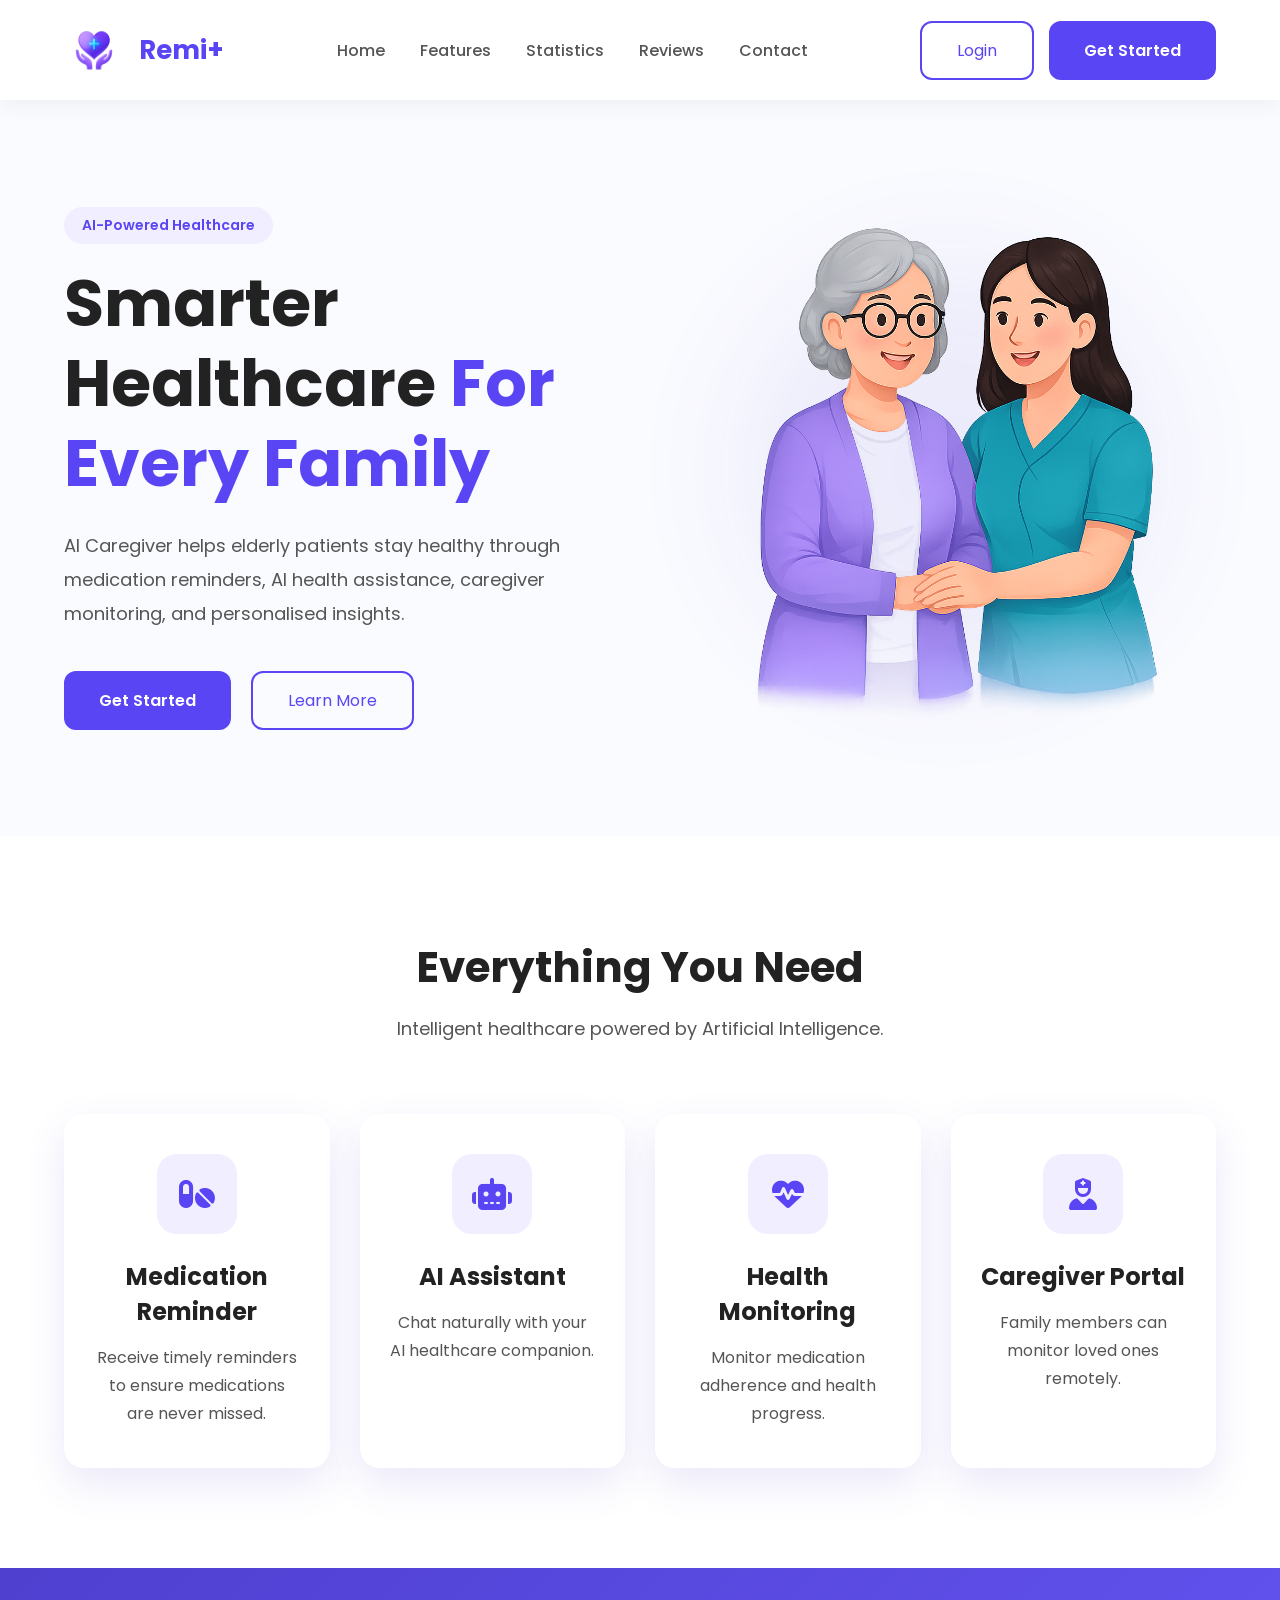
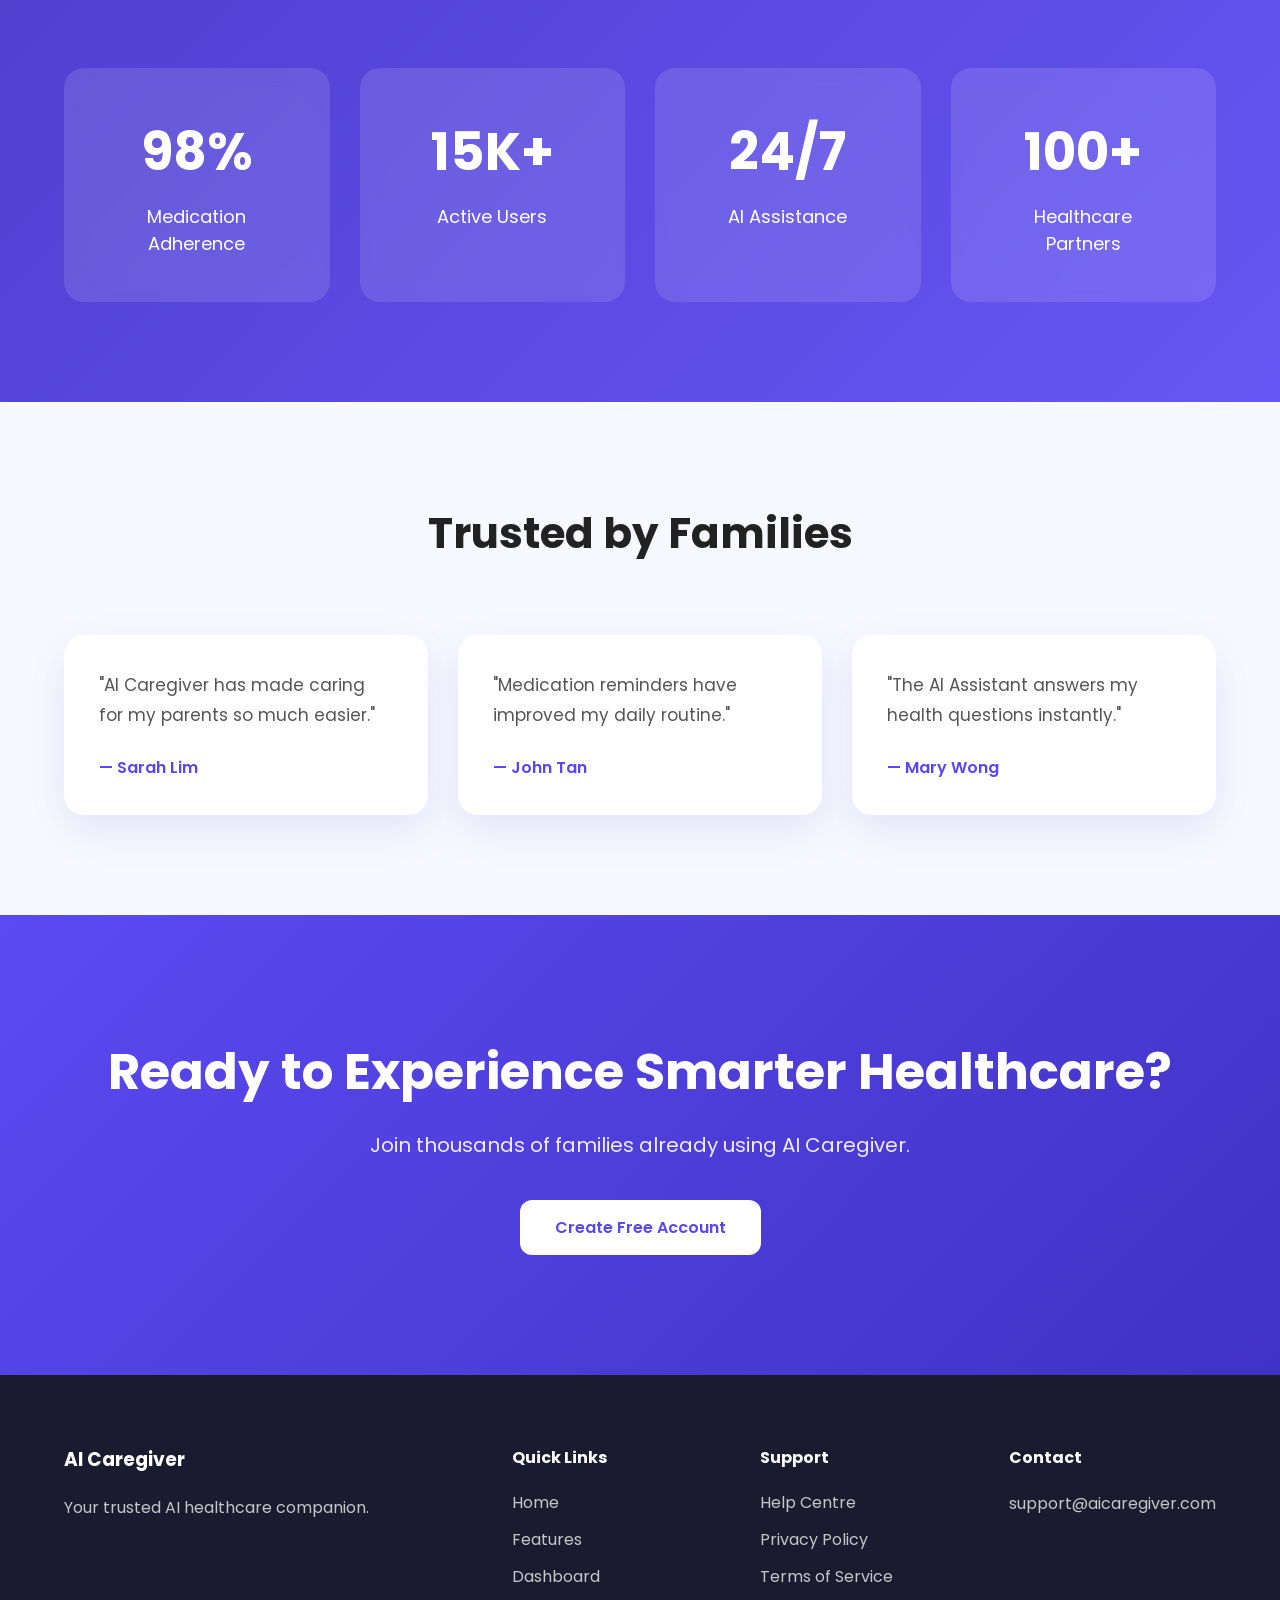
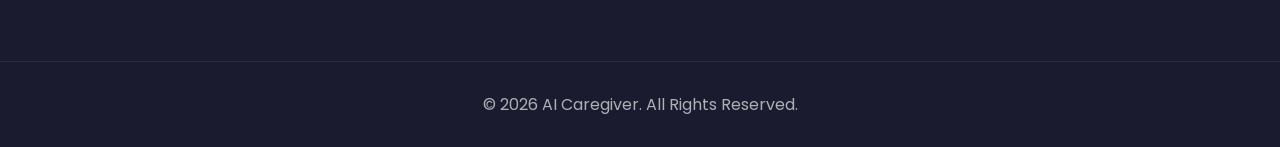
==== commit 7614d520: "Updated website" ====
--- a/index.html
+++ b/index.html
@@ -35,7 +35,7 @@
 
                 <img src="images/logo.png" alt="Logo">
 
-                <span>Perfect Care</span>
+                <span>Remi+</span>
 
             </a>
 
--- a/css/style.css
+++ b/css/style.css
@@ -967,4 +967,712 @@
 
     --background:#FAFBFF;
 
+}
+
+/* =====================================================
+   LOGIN PAGE
+===================================================== */
+
+.login-page {
+    min-height: 100vh;
+    display: flex;
+    justify-content: center;
+    align-items: center;
+    padding: 60px 20px;
+    background: linear-gradient(135deg, #EEF2FF, #FAFBFF);
+    position: relative;
+    overflow: hidden;
+}
+
+/* Background Blur */
+
+.circle {
+    position: absolute;
+    border-radius: 50%;
+    filter: blur(90px);
+    z-index: 0;
+}
+
+.circle.one {
+    width: 350px;
+    height: 350px;
+    background: rgba(90,69,245,.18);
+    top: -120px;
+    left: -100px;
+}
+
+.circle.two {
+    width: 300px;
+    height: 300px;
+    background: rgba(90,69,245,.15);
+    right: -100px;
+    bottom: -100px;
+}
+
+/* Container */
+
+.login-container{
+    width:1200px;
+    max-width:100%;
+    display:grid;
+    grid-template-columns:1fr 1fr;
+    background:white;
+    border-radius:30px;
+    overflow:hidden;
+    box-shadow:0 25px 60px rgba(0,0,0,.08);
+    z-index:2;
+}
+
+/* ==========================================
+   LEFT PANEL
+========================================== */
+
+.left-panel{
+
+    background:linear-gradient(135deg,#5A45F5,#4A36D4);
+
+    color:white;
+
+    padding:60px;
+
+    display:flex;
+
+    flex-direction:column;
+
+    justify-content:center;
+
+}
+
+.left-panel .logo{
+
+    width:85px;
+
+    margin-bottom:30px;
+
+}
+
+.left-panel h1{
+
+    font-size:46px;
+
+    margin-bottom:20px;
+
+}
+
+.left-panel p{
+
+    font-size:17px;
+
+    line-height:32px;
+
+    opacity:.9;
+
+    margin-bottom:40px;
+
+}
+
+/* ==========================================
+   ROLE SELECTION
+========================================== */
+
+.role-selection{
+
+    display:grid;
+
+    grid-template-columns:repeat(2,1fr);
+
+    gap:25px;
+
+}
+
+.role-card{
+
+    background:rgba(255,255,255,.12);
+
+    border:2px solid transparent;
+
+    border-radius:20px;
+
+    padding:25px;
+
+    cursor:pointer;
+
+    transition:.35s;
+
+    text-align:center;
+
+}
+
+.role-card:hover{
+
+    transform:translateY(-8px);
+
+    background:rgba(255,255,255,.20);
+
+}
+
+.role-card.active{
+
+    border:2px solid white;
+
+    background:rgba(255,255,255,.25);
+
+}
+
+.role-card img{
+
+    width:110px;
+
+    margin:auto;
+
+}
+
+.role-icon{
+
+    font-size:70px;
+
+    margin:20px 0;
+
+}
+
+.role-card h3{
+
+    margin-top:18px;
+
+    margin-bottom:10px;
+
+    font-size:24px;
+
+}
+
+.role-card p{
+
+    font-size:14px;
+
+    line-height:24px;
+
+    margin:0;
+
+}
+
+/* ==========================================
+   RIGHT PANEL
+========================================== */
+
+.right-panel{
+
+    display:flex;
+
+    justify-content:center;
+
+    align-items:center;
+
+    padding:60px;
+
+}
+
+.form-container{
+
+    width:100%;
+
+    max-width:430px;
+
+}
+
+.tag{
+
+    display:inline-block;
+
+    padding:8px 18px;
+
+    background:#F1EEFF;
+
+    color:#5A45F5;
+
+    border-radius:50px;
+
+    font-size:14px;
+
+    font-weight:600;
+
+    margin-bottom:20px;
+
+}
+
+.form-container h2{
+
+    font-size:38px;
+
+    margin-bottom:10px;
+
+    color:#222;
+
+}
+
+.form-container p{
+
+    color:#666;
+
+    margin-bottom:35px;
+
+}
+
+/* ==========================================
+   FORM
+========================================== */
+
+#loginForm{
+
+    animation:fadeUp .5s ease;
+
+}
+
+.input-group{
+
+    margin-bottom:22px;
+
+}
+
+.input-group label{
+
+    display:block;
+
+    margin-bottom:10px;
+
+    font-weight:600;
+
+    color:#444;
+
+}
+
+.input-box{
+
+    display:flex;
+
+    align-items:center;
+
+    border:2px solid #ECECEC;
+
+    border-radius:14px;
+
+    overflow:hidden;
+
+    transition:.3s;
+
+    background:white;
+
+}
+
+.input-box:focus-within{
+
+    border-color:#5A45F5;
+
+    box-shadow:0 0 0 5px rgba(90,69,245,.08);
+
+}
+
+.input-box i:first-child{
+
+    width:55px;
+
+    text-align:center;
+
+    color:#888;
+
+}
+
+.input-box input{
+
+    flex:1;
+
+    border:none;
+
+    outline:none;
+
+    padding:16px 10px;
+
+    font-size:15px;
+
+    background:transparent;
+
+}
+
+.password-toggle{
+
+    width:55px;
+
+    cursor:pointer;
+
+    color:#888;
+
+    transition:.3s;
+
+}
+
+.password-toggle:hover{
+
+    color:#5A45F5;
+
+}
+
+/* =====================================================
+   LOGIN BUTTON
+===================================================== */
+
+.login-btn{
+    width:100%;
+    border:none;
+    outline:none;
+    padding:16px;
+    margin-top:10px;
+    border-radius:14px;
+    background:linear-gradient(135deg,#5A45F5,#4633D6);
+    color:#fff;
+    font-size:16px;
+    font-weight:600;
+    cursor:pointer;
+    transition:.3s ease;
+    display:flex;
+    justify-content:center;
+    align-items:center;
+    gap:10px;
+}
+
+.login-btn:hover{
+    transform:translateY(-3px);
+    box-shadow:0 15px 35px rgba(90,69,245,.25);
+}
+
+/* ==========================================
+   REMEMBER ME
+========================================== */
+
+.form-options{
+    display:flex;
+    justify-content:space-between;
+    align-items:center;
+    margin-bottom:25px;
+    font-size:14px;
+}
+
+.remember{
+    display:flex;
+    align-items:center;
+    gap:8px;
+    color:#555;
+    cursor:pointer;
+}
+
+.remember input{
+    accent-color:#5A45F5;
+}
+
+.form-options a{
+    color:#5A45F5;
+    font-weight:600;
+    transition:.3s;
+}
+
+.form-options a:hover{
+    color:#4633D6;
+}
+
+/* ==========================================
+   DIVIDER
+========================================== */
+
+.divider{
+    display:flex;
+    align-items:center;
+    margin:30px 0;
+    color:#999;
+}
+
+.divider::before,
+.divider::after{
+    content:"";
+    flex:1;
+    height:1px;
+    background:#EAEAEA;
+}
+
+.divider span{
+    margin:0 18px;
+    font-size:13px;
+    font-weight:600;
+}
+
+/* ==========================================
+   GOOGLE BUTTON
+========================================== */
+
+.google-btn,
+.apple-btn{
+
+    width:100%;
+
+    border:2px solid #EAEAEA;
+
+    background:#fff;
+
+    padding:15px;
+
+    border-radius:14px;
+
+    margin-bottom:15px;
+
+    font-size:15px;
+
+    font-weight:600;
+
+    cursor:pointer;
+
+    display:flex;
+
+    justify-content:center;
+
+    align-items:center;
+
+    gap:12px;
+
+    transition:.3s;
+
+}
+
+.google-btn:hover{
+
+    border-color:#4285F4;
+
+    background:#F7FAFF;
+
+}
+
+.apple-btn:hover{
+
+    border-color:#000;
+
+    background:#FAFAFA;
+
+}
+
+.google-btn i{
+
+    color:#DB4437;
+
+    font-size:20px;
+
+}
+
+.apple-btn i{
+
+    color:#000;
+
+    font-size:22px;
+
+}
+
+/* ==========================================
+   SIGN UP LINK
+========================================== */
+
+.signup-link{
+
+    text-align:center;
+
+    margin-top:25px;
+
+    color:#666;
+
+}
+
+.signup-link a{
+
+    color:#5A45F5;
+
+    font-weight:700;
+
+}
+
+.signup-link a:hover{
+
+    text-decoration:underline;
+
+}
+
+/* ==========================================
+   BUTTON RIPPLE EFFECT
+========================================== */
+
+.login-btn,
+.google-btn,
+.apple-btn,
+.role-card{
+
+    transition:all .3s ease;
+
+}
+
+.google-btn:hover,
+.apple-btn:hover{
+
+    transform:translateY(-3px);
+
+    box-shadow:0 12px 30px rgba(0,0,0,.08);
+
+}
+
+/* ==========================================
+   ANIMATION
+========================================== */
+
+@keyframes fadeUp{
+
+    from{
+
+        opacity:0;
+
+        transform:translateY(30px);
+
+    }
+
+    to{
+
+        opacity:1;
+
+        transform:translateY(0);
+
+    }
+
+}
+
+/* ==========================================
+   RESPONSIVE TABLET
+========================================== */
+
+@media(max-width:992px){
+
+    .login-container{
+
+        grid-template-columns:1fr;
+
+    }
+
+    .left-panel{
+
+        text-align:center;
+
+    }
+
+    .role-selection{
+
+        max-width:500px;
+
+        margin:auto;
+
+    }
+
+}
+
+/* ==========================================
+   RESPONSIVE MOBILE
+========================================== */
+
+@media(max-width:768px){
+
+    .login-page{
+
+        padding:20px;
+
+    }
+
+    .login-container{
+
+        border-radius:20px;
+
+    }
+
+    .left-panel,
+    .right-panel{
+
+        padding:35px;
+
+    }
+
+    .left-panel h1{
+
+        font-size:34px;
+
+    }
+
+    .role-selection{
+
+        grid-template-columns:1fr;
+
+    }
+
+    .role-card{
+
+        padding:20px;
+
+    }
+
+    .role-card img{
+
+        width:90px;
+
+    }
+
+    .form-container h2{
+
+        font-size:30px;
+
+    }
+
+    .form-options{
+
+        flex-direction:column;
+
+        gap:12px;
+
+        align-items:flex-start;
+
+    }
+
+}
+
+/* ==========================================
+   SMALL PHONES
+========================================== */
+
+@media(max-width:480px){
+
+    .left-panel,
+    .right-panel{
+
+        padding:25px;
+
+    }
+
+    .left-panel h1{
+
+        font-size:28px;
+
+    }
+
+    .form-container h2{
+
+        font-size:26px;
+
+    }
+
+    .login-btn,
+    .google-btn,
+    .apple-btn{
+
+        font-size:14px;
+
+        padding:14px;
+
+    }
+
 }
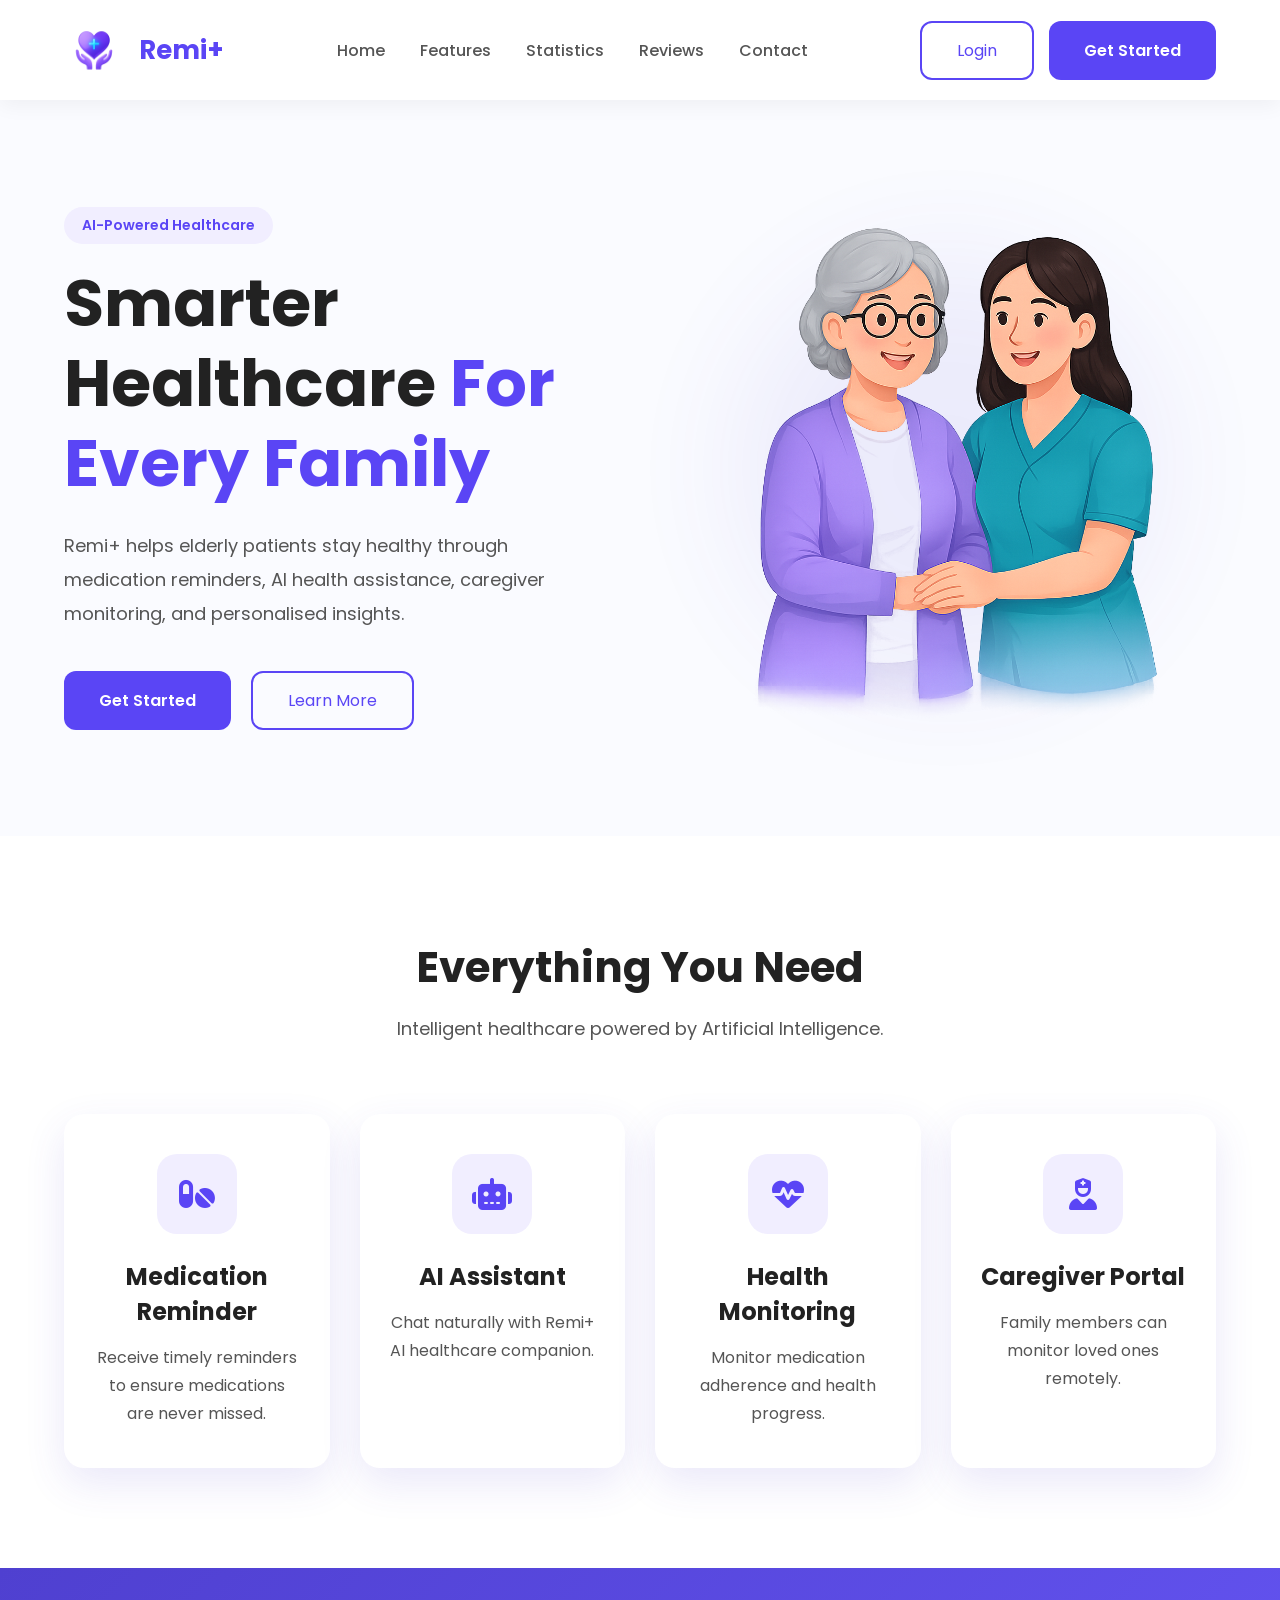
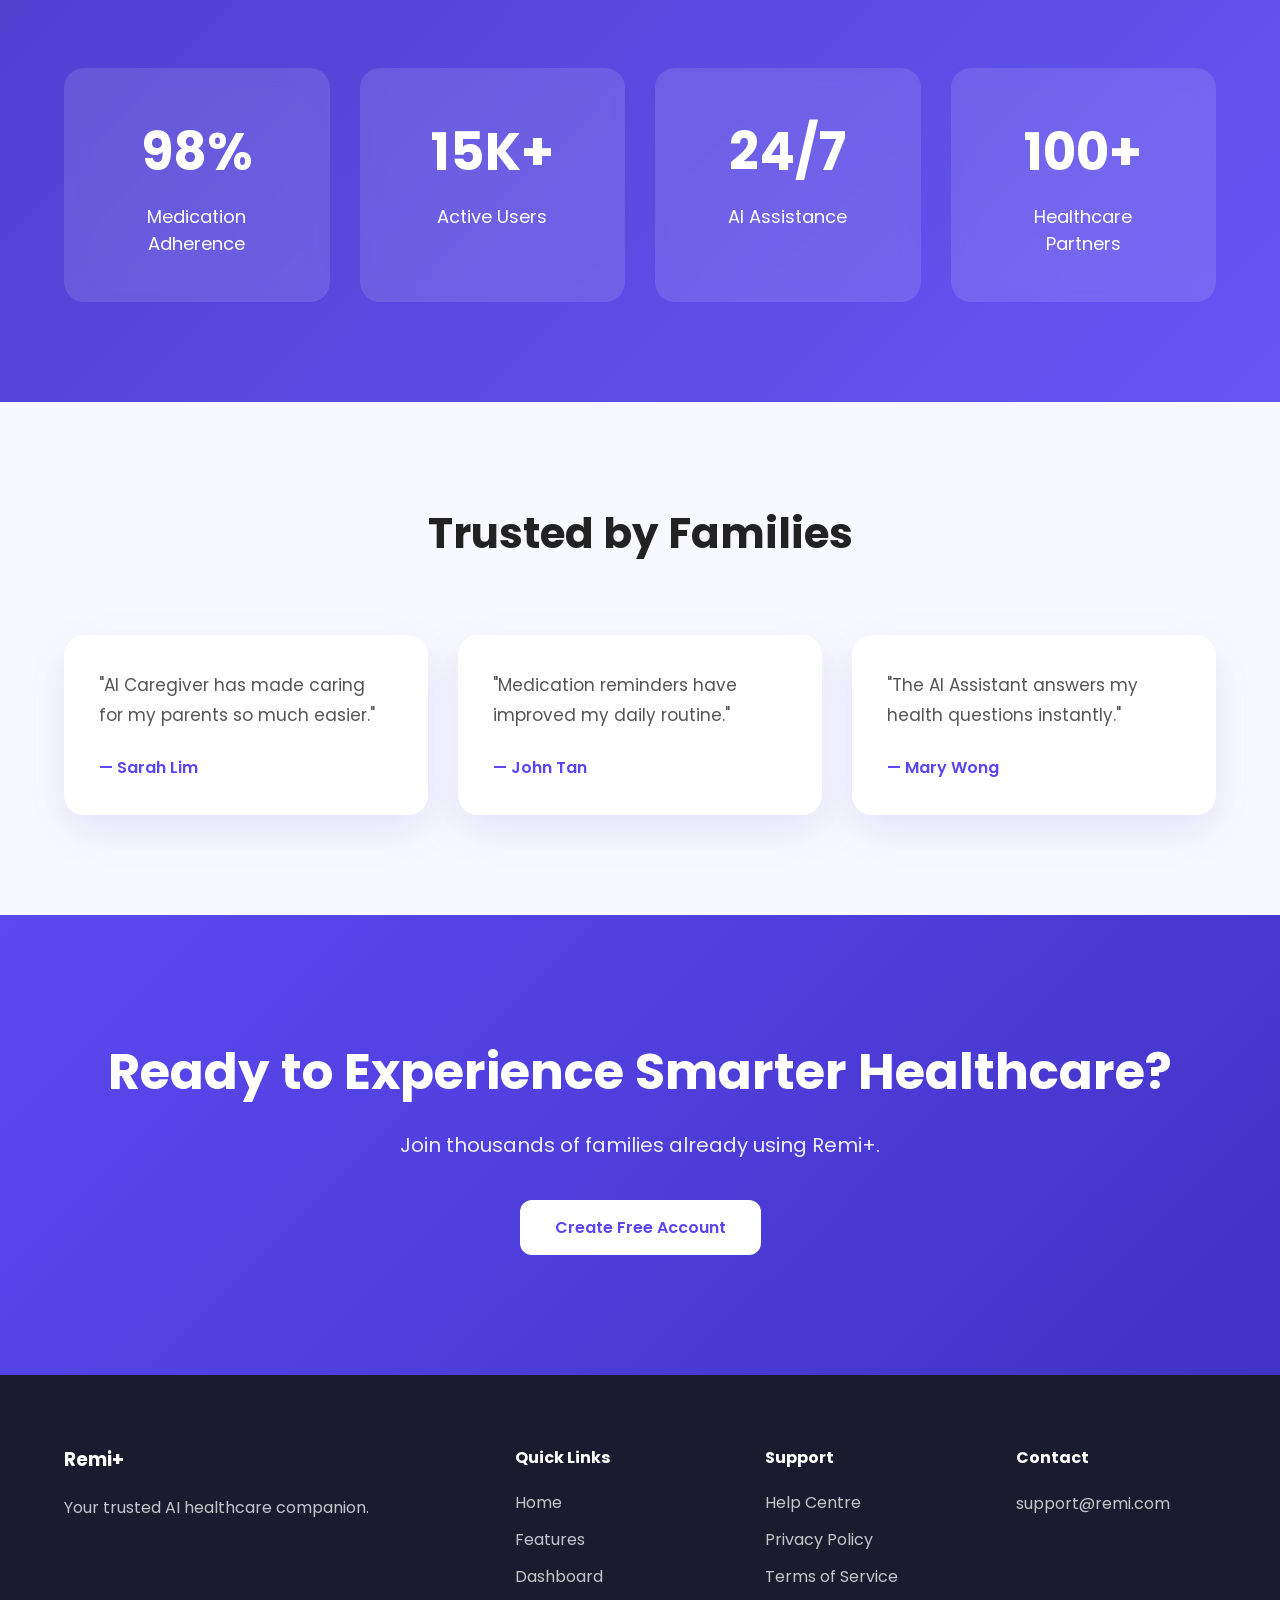
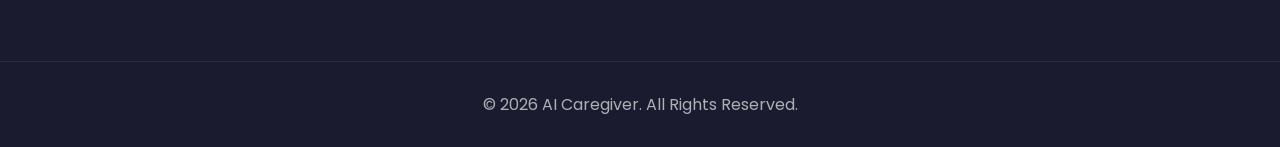
==== commit 3e61b9f8: "Updated website" ====
--- a/index.html
+++ b/index.html
@@ -99,7 +99,7 @@
 
                 <p>
 
-                    AI Caregiver helps elderly patients stay healthy through
+                    Remi+ helps elderly patients stay healthy through
                     medication reminders, AI health assistance,
                     caregiver monitoring, and personalised insights.
 
@@ -188,7 +188,7 @@
 
                     <p>
 
-                        Chat naturally with your AI healthcare companion.
+                        Chat naturally with Remi+ AI healthcare companion.
 
                     </p>
 
@@ -365,7 +365,7 @@
 
             <p>
 
-                Join thousands of families already using AI Caregiver.
+                Join thousands of families already using Remi+.
 
             </p>
 
@@ -389,7 +389,7 @@
 
                 <h3>
 
-                    AI Caregiver
+                    Remi+
 
                 </h3>
 
@@ -443,7 +443,7 @@
 
                 <p>
 
-                    support@aicaregiver.com
+                    support@remi.com
 
                 </p>
 
@@ -453,7 +453,7 @@
 
         <div class="copyright">
 
-            © 2026 AI Caregiver. All Rights Reserved.
+            © 2026 Remi+. All Rights Reserved.
 
         </div>
 
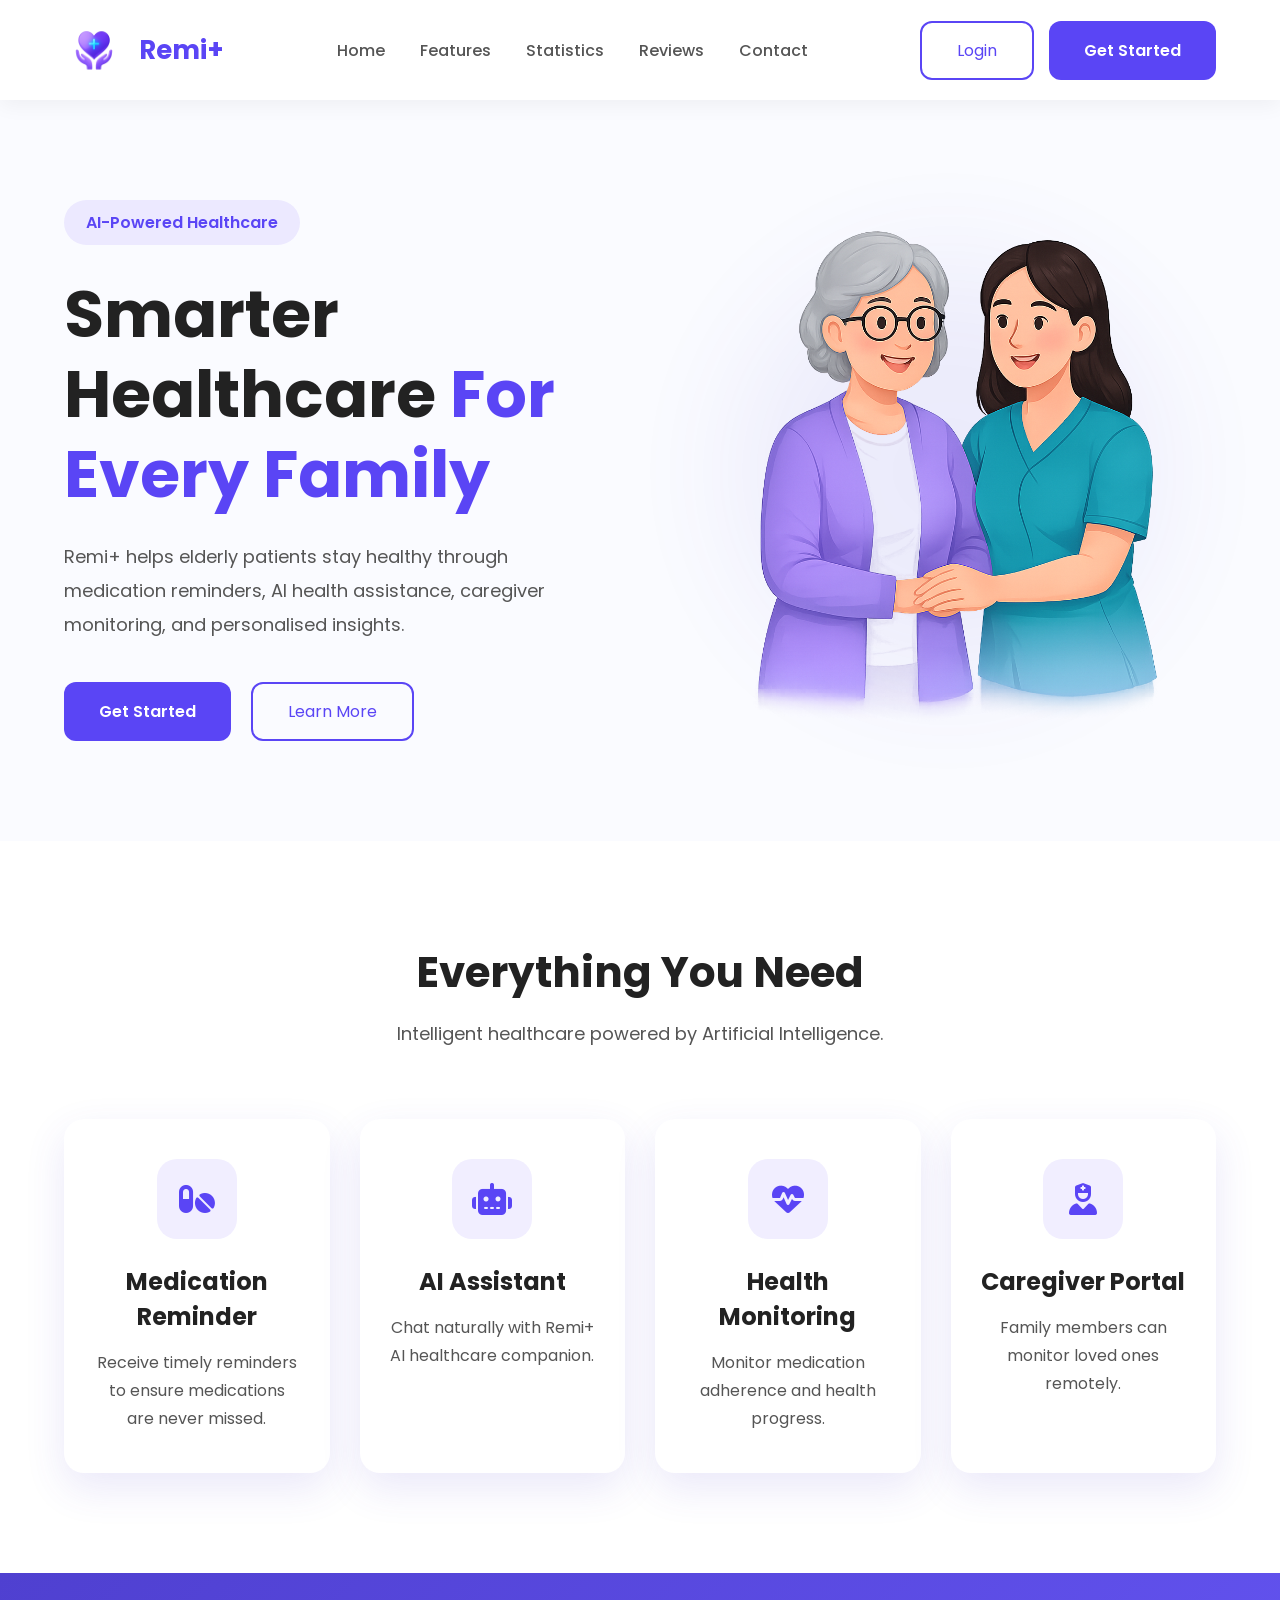
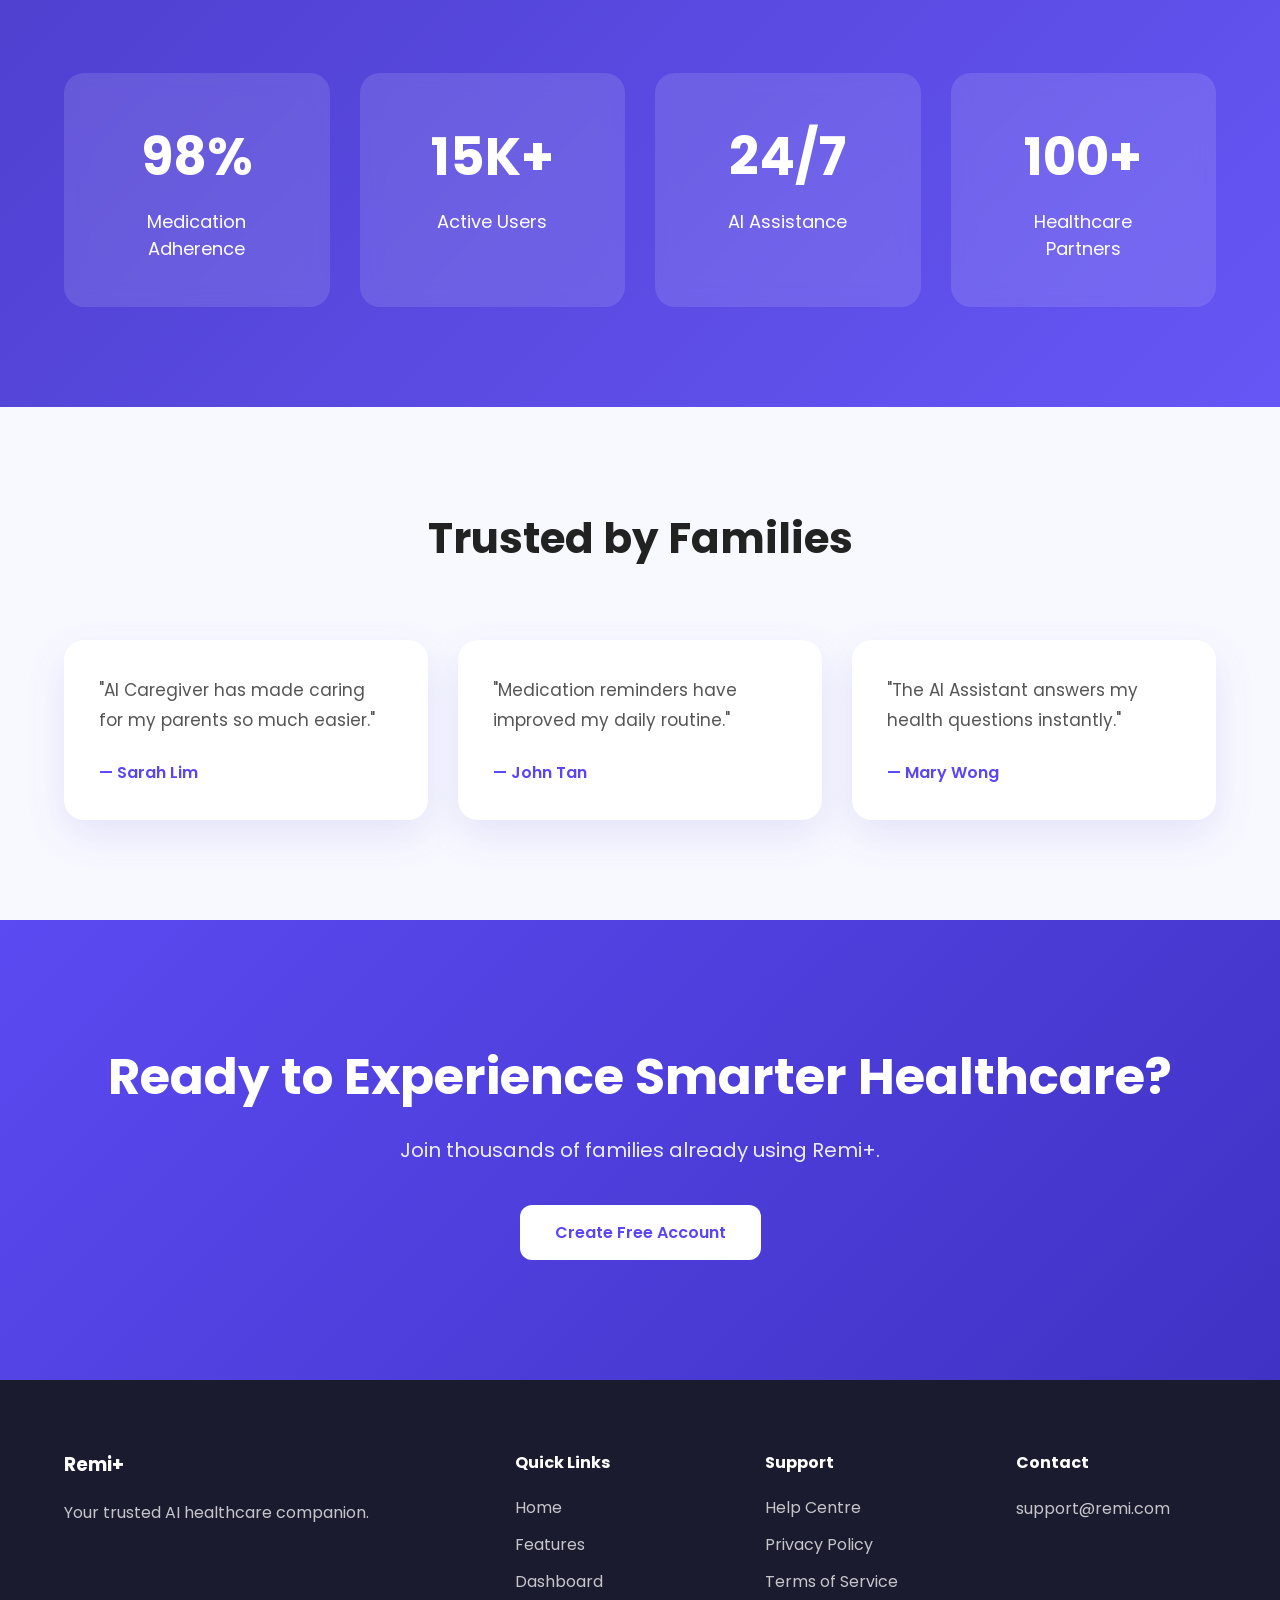
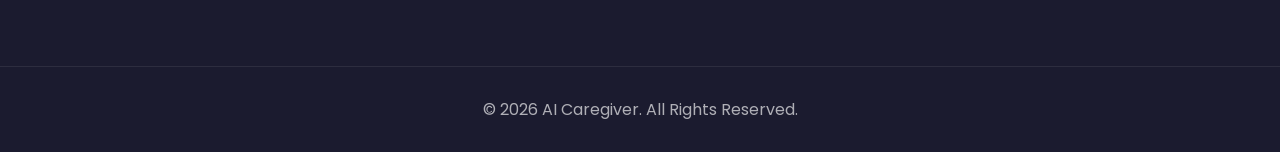
==== commit 54bc030a: "Updated website" ====
--- a/index.html
+++ b/index.html
@@ -5,7 +5,7 @@
     <meta charset="UTF-8">
     <meta name="viewport" content="width=device-width, initial-scale=1.0">
 
-    <title>AI Caregiver | Welcome</title>
+    <title>Remi+</title>
 
     <!-- Google Font -->
     <link rel="preconnect" href="https://fonts.googleapis.com">
@@ -59,7 +59,7 @@
 
             <div class="nav-buttons">
 
-                <a href="login.html" class="btn-outline">
+                <a href="choose-role.html" class="btn-outline">
                     Login
                 </a>
 
@@ -107,7 +107,7 @@
 
                 <div class="hero-buttons">
 
-                    <a href="login.html" class="btn-primary">
+                    <a href="get-started.html" class="btn-primary">
 
                         Get Started
 
--- a/css/style.css
+++ b/css/style.css
@@ -970,576 +970,510 @@
 }
 
 /* =====================================================
-   LOGIN PAGE
+   ROLE SELECTION PAGE
 ===================================================== */
 
-.login-page {
+.role-page {
+
     min-height: 100vh;
+
     display: flex;
+
     justify-content: center;
+
     align-items: center;
+
     padding: 60px 20px;
-    background: linear-gradient(135deg, #EEF2FF, #FAFBFF);
+
+    background: linear-gradient(135deg, #F4F6FF 0%, #EEF2FF 100%);
+
     position: relative;
+
     overflow: hidden;
-}
-
-/* Background Blur */
-
-.circle {
+
+}
+
+/* ==========================================
+   BACKGROUND CIRCLES
+========================================== */
+
+.bg-circle {
+
     position: absolute;
+
     border-radius: 50%;
-    filter: blur(90px);
+
+    filter: blur(120px);
+
     z-index: 0;
-}
-
-.circle.one {
+
+}
+
+.circle-1 {
+
     width: 350px;
+
     height: 350px;
+
     background: rgba(90,69,245,.18);
+
     top: -120px;
-    left: -100px;
-}
-
-.circle.two {
+
+    left: -120px;
+
+}
+
+.circle-2 {
+
     width: 300px;
+
     height: 300px;
-    background: rgba(90,69,245,.15);
-    right: -100px;
-    bottom: -100px;
-}
-
-/* Container */
-
-.login-container{
-    width:1200px;
-    max-width:100%;
-    display:grid;
-    grid-template-columns:1fr 1fr;
-    background:white;
-    border-radius:30px;
-    overflow:hidden;
-    box-shadow:0 25px 60px rgba(0,0,0,.08);
-    z-index:2;
+
+    background: rgba(120,100,255,.15);
+
+    bottom: -120px;
+
+    right: -120px;
+
 }
 
 /* ==========================================
-   LEFT PANEL
+   MAIN CONTAINER
 ========================================== */
 
-.left-panel{
-
-    background:linear-gradient(135deg,#5A45F5,#4A36D4);
-
-    color:white;
-
-    padding:60px;
-
-    display:flex;
-
-    flex-direction:column;
-
-    justify-content:center;
-
-}
-
-.left-panel .logo{
-
-    width:85px;
-
-    margin-bottom:30px;
-
-}
-
-.left-panel h1{
-
-    font-size:46px;
-
-    margin-bottom:20px;
-
-}
-
-.left-panel p{
-
-    font-size:17px;
-
-    line-height:32px;
-
-    opacity:.9;
-
-    margin-bottom:40px;
+.role-container {
+
+    width: 1100px;
+
+    max-width: 100%;
+
+    background: #FFFFFF;
+
+    border-radius: 30px;
+
+    padding: 60px;
+
+    box-shadow: 0 25px 60px rgba(0,0,0,.08);
+
+    text-align: center;
+
+    position: relative;
+
+    z-index: 2;
 
 }
 
 /* ==========================================
-   ROLE SELECTION
+   LOGO
 ========================================== */
 
-.role-selection{
-
-    display:grid;
-
-    grid-template-columns:repeat(2,1fr);
-
-    gap:25px;
-
-}
-
-.role-card{
-
-    background:rgba(255,255,255,.12);
-
-    border:2px solid transparent;
-
-    border-radius:20px;
-
-    padding:25px;
-
-    cursor:pointer;
-
-    transition:.35s;
-
-    text-align:center;
-
-}
-
-.role-card:hover{
-
-    transform:translateY(-8px);
-
-    background:rgba(255,255,255,.20);
-
-}
-
-.role-card.active{
-
-    border:2px solid white;
-
-    background:rgba(255,255,255,.25);
-
-}
-
-.role-card img{
-
-    width:110px;
-
-    margin:auto;
-
-}
-
-.role-icon{
-
-    font-size:70px;
-
-    margin:20px 0;
-
-}
-
-.role-card h3{
-
-    margin-top:18px;
-
-    margin-bottom:10px;
-
-    font-size:24px;
-
-}
-
-.role-card p{
-
-    font-size:14px;
-
-    line-height:24px;
-
-    margin:0;
+.role-logo {
+
+    width: 90px;
+
+    margin-bottom: 25px;
 
 }
 
 /* ==========================================
-   RIGHT PANEL
+   TITLE
 ========================================== */
 
-.right-panel{
-
-    display:flex;
-
-    justify-content:center;
-
-    align-items:center;
-
-    padding:60px;
-
-}
-
-.form-container{
-
-    width:100%;
-
-    max-width:430px;
-
-}
-
-.tag{
-
-    display:inline-block;
-
-    padding:8px 18px;
-
-    background:#F1EEFF;
-
-    color:#5A45F5;
-
-    border-radius:50px;
-
-    font-size:14px;
-
-    font-weight:600;
-
-    margin-bottom:20px;
-
-}
-
-.form-container h2{
-
-    font-size:38px;
-
-    margin-bottom:10px;
-
-    color:#222;
-
-}
-
-.form-container p{
-
-    color:#666;
-
-    margin-bottom:35px;
+.role-container h1 {
+
+    font-size: 48px;
+
+    font-weight: 700;
+
+    color: #222;
+
+    margin-bottom: 18px;
+
+}
+
+.role-container h1 span {
+
+    color: #5A45F5;
 
 }
 
 /* ==========================================
-   FORM
+   DESCRIPTION
 ========================================== */
 
-#loginForm{
-
-    animation:fadeUp .5s ease;
-
-}
-
-.input-group{
-
-    margin-bottom:22px;
-
-}
-
-.input-group label{
-
-    display:block;
-
-    margin-bottom:10px;
-
-    font-weight:600;
-
-    color:#444;
-
-}
-
-.input-box{
-
-    display:flex;
-
-    align-items:center;
-
-    border:2px solid #ECECEC;
-
-    border-radius:14px;
-
-    overflow:hidden;
-
-    transition:.3s;
-
-    background:white;
-
-}
-
-.input-box:focus-within{
-
-    border-color:#5A45F5;
-
-    box-shadow:0 0 0 5px rgba(90,69,245,.08);
-
-}
-
-.input-box i:first-child{
-
-    width:55px;
-
-    text-align:center;
-
-    color:#888;
-
-}
-
-.input-box input{
-
-    flex:1;
-
-    border:none;
-
-    outline:none;
-
-    padding:16px 10px;
-
-    font-size:15px;
-
-    background:transparent;
-
-}
-
-.password-toggle{
-
-    width:55px;
-
-    cursor:pointer;
-
-    color:#888;
-
-    transition:.3s;
-
-}
-
-.password-toggle:hover{
-
-    color:#5A45F5;
+.role-description {
+
+    max-width: 650px;
+
+    margin: auto;
+
+    margin-bottom: 55px;
+
+    font-size: 18px;
+
+    line-height: 34px;
+
+    color: #666;
 
 }
 
 /* =====================================================
-   LOGIN BUTTON
+   ROLE CARDS
 ===================================================== */
 
-.login-btn{
-    width:100%;
-    border:none;
-    outline:none;
-    padding:16px;
-    margin-top:10px;
-    border-radius:14px;
-    background:linear-gradient(135deg,#5A45F5,#4633D6);
-    color:#fff;
-    font-size:16px;
-    font-weight:600;
-    cursor:pointer;
-    transition:.3s ease;
-    display:flex;
-    justify-content:center;
-    align-items:center;
-    gap:10px;
-}
-
-.login-btn:hover{
-    transform:translateY(-3px);
-    box-shadow:0 15px 35px rgba(90,69,245,.25);
+.role-cards {
+
+    display: grid;
+
+    grid-template-columns: repeat(2, 1fr);
+
+    gap: 35px;
+
+    margin-bottom: 50px;
+
+}
+
+.role-card {
+
+    background: #FFFFFF;
+
+    border: 2px solid #ECECEC;
+
+    border-radius: 25px;
+
+    padding: 35px;
+
+    cursor: pointer;
+
+    transition: all .35s ease;
+
+    position: relative;
+
+    overflow: hidden;
+
+}
+
+.role-card::before {
+
+    content: "";
+
+    position: absolute;
+
+    top: 0;
+
+    left: 0;
+
+    width: 100%;
+
+    height: 6px;
+
+    background: transparent;
+
+    transition: .35s;
+
+}
+
+.role-card:hover {
+
+    transform: translateY(-10px);
+
+    border-color: #5A45F5;
+
+    box-shadow: 0 20px 40px rgba(90,69,245,.15);
+
+}
+
+.role-card:hover::before {
+
+    background: #5A45F5;
+
+}
+
+.role-card.active {
+
+    border-color: #5A45F5;
+
+    background: #F7F5FF;
+
+    box-shadow: 0 20px 45px rgba(90,69,245,.18);
+
+}
+
+.role-card.active::before {
+
+    background: #5A45F5;
+
 }
 
 /* ==========================================
-   REMEMBER ME
+   CARD IMAGE
 ========================================== */
 
-.form-options{
-    display:flex;
-    justify-content:space-between;
-    align-items:center;
-    margin-bottom:25px;
-    font-size:14px;
-}
-
-.remember{
-    display:flex;
-    align-items:center;
-    gap:8px;
-    color:#555;
-    cursor:pointer;
-}
-
-.remember input{
-    accent-color:#5A45F5;
-}
-
-.form-options a{
-    color:#5A45F5;
-    font-weight:600;
-    transition:.3s;
-}
-
-.form-options a:hover{
-    color:#4633D6;
+.card-image {
+
+    display: flex;
+
+    justify-content: center;
+
+    align-items: center;
+
+    margin-bottom: 25px;
+
+}
+
+.card-image img {
+
+    width: 180px;
+
+    height: 180px;
+
+    object-fit: contain;
+
+    transition: transform .35s ease;
+
+}
+
+.role-card:hover .card-image img {
+
+    transform: scale(1.05);
+
 }
 
 /* ==========================================
-   DIVIDER
+   CARD TITLE
 ========================================== */
 
-.divider{
-    display:flex;
-    align-items:center;
-    margin:30px 0;
-    color:#999;
-}
-
-.divider::before,
-.divider::after{
-    content:"";
-    flex:1;
-    height:1px;
-    background:#EAEAEA;
-}
-
-.divider span{
-    margin:0 18px;
-    font-size:13px;
-    font-weight:600;
+.role-card h2 {
+
+    font-size: 30px;
+
+    font-weight: 700;
+
+    color: #222;
+
+    margin-bottom: 15px;
+
 }
 
 /* ==========================================
-   GOOGLE BUTTON
+   CARD DESCRIPTION
 ========================================== */
 
-.google-btn,
-.apple-btn{
-
-    width:100%;
-
-    border:2px solid #EAEAEA;
-
-    background:#fff;
-
-    padding:15px;
-
-    border-radius:14px;
-
-    margin-bottom:15px;
-
-    font-size:15px;
-
-    font-weight:600;
-
-    cursor:pointer;
-
-    display:flex;
-
-    justify-content:center;
-
-    align-items:center;
-
-    gap:12px;
-
-    transition:.3s;
-
-}
-
-.google-btn:hover{
-
-    border-color:#4285F4;
-
-    background:#F7FAFF;
-
-}
-
-.apple-btn:hover{
-
-    border-color:#000;
-
-    background:#FAFAFA;
-
-}
-
-.google-btn i{
-
-    color:#DB4437;
-
-    font-size:20px;
-
-}
-
-.apple-btn i{
-
-    color:#000;
-
-    font-size:22px;
+.role-card p {
+
+    color: #666;
+
+    font-size: 16px;
+
+    line-height: 30px;
+
+    margin-bottom: 25px;
 
 }
 
 /* ==========================================
-   SIGN UP LINK
+   FEATURE LIST
 ========================================== */
 
-.signup-link{
-
-    text-align:center;
-
-    margin-top:25px;
-
-    color:#666;
-
-}
-
-.signup-link a{
-
-    color:#5A45F5;
-
-    font-weight:700;
-
-}
-
-.signup-link a:hover{
-
-    text-decoration:underline;
+.role-card ul {
+
+    list-style: none;
+
+    padding: 0;
+
+    margin: 0;
+
+    text-align: left;
+
+}
+
+.role-card ul li {
+
+    display: flex;
+
+    align-items: center;
+
+    gap: 12px;
+
+    margin-bottom: 15px;
+
+    font-size: 15px;
+
+    color: #444;
+
+    font-weight: 500;
+
+}
+
+.role-card ul li i {
+
+    color: #5A45F5;
+
+    width: 18px;
+
+    text-align: center;
+
+}
+
+.selected-badge {
+
+    position: absolute;
+
+    top: 18px;
+
+    right: 18px;
+
+    width: 34px;
+
+    height: 34px;
+
+    border-radius: 50%;
+
+    background: #5A45F5;
+
+    color: white;
+
+    display: flex;
+
+    justify-content: center;
+
+    align-items: center;
+
+    opacity: 0;
+
+    transform: scale(.8);
+
+    transition: all .3s ease;
+
+}
+
+.role-card.active .selected-badge {
+
+    opacity: 1;
+
+    transform: scale(1);
+
+}
+
+/* =====================================================
+   CONTINUE BUTTON
+===================================================== */
+
+.continue-btn {
+
+    display: inline-flex;
+
+    align-items: center;
+
+    justify-content: center;
+
+    gap: 12px;
+
+    padding: 18px 55px;
+
+    border: none;
+
+    border-radius: 16px;
+
+    background: linear-gradient(135deg, #5A45F5, #4633D6);
+
+    color: #FFFFFF;
+
+    font-size: 17px;
+
+    font-weight: 600;
+
+    cursor: pointer;
+
+    transition: all .35s ease;
+
+    box-shadow: 0 15px 35px rgba(90,69,245,.20);
+
+}
+
+.continue-btn:hover {
+
+    transform: translateY(-4px);
+
+    box-shadow: 0 25px 45px rgba(90,69,245,.30);
+
+}
+
+.continue-btn:active {
+
+    transform: scale(.98);
+
+}
+
+.continue-btn i {
+
+    transition: transform .3s ease;
+
+}
+
+.continue-btn:hover i {
+
+    transform: translateX(5px);
 
 }
 
 /* ==========================================
-   BUTTON RIPPLE EFFECT
+   FADE IN ANIMATION
 ========================================== */
 
-.login-btn,
-.google-btn,
-.apple-btn,
-.role-card{
-
-    transition:all .3s ease;
-
-}
-
-.google-btn:hover,
-.apple-btn:hover{
-
-    transform:translateY(-3px);
-
-    box-shadow:0 12px 30px rgba(0,0,0,.08);
-
-}
-
-/* ==========================================
-   ANIMATION
-========================================== */
-
-@keyframes fadeUp{
-
-    from{
-
-        opacity:0;
-
-        transform:translateY(30px);
-
-    }
-
-    to{
-
-        opacity:1;
-
-        transform:translateY(0);
+.role-container {
+
+    animation: fadeIn .8s ease;
+
+}
+
+.role-card {
+
+    animation: slideUp .7s ease;
+
+}
+
+.role-card:nth-child(2) {
+
+    animation-delay: .15s;
+
+}
+
+@keyframes fadeIn {
+
+    from {
+
+        opacity: 0;
+
+        transform: scale(.96);
+
+    }
+
+    to {
+
+        opacity: 1;
+
+        transform: scale(1);
+
+    }
+
+}
+
+@keyframes slideUp {
+
+    from {
+
+        opacity: 0;
+
+        transform: translateY(40px);
+
+    }
+
+    to {
+
+        opacity: 1;
+
+        transform: translateY(0);
 
     }
 
@@ -1549,25 +1483,33 @@
    RESPONSIVE TABLET
 ========================================== */
 
-@media(max-width:992px){
-
-    .login-container{
-
-        grid-template-columns:1fr;
-
-    }
-
-    .left-panel{
-
-        text-align:center;
-
-    }
-
-    .role-selection{
-
-        max-width:500px;
-
-        margin:auto;
+@media screen and (max-width: 992px) {
+
+    .role-container {
+
+        padding: 50px 40px;
+
+    }
+
+    .role-cards {
+
+        grid-template-columns: 1fr;
+
+        gap: 30px;
+
+    }
+
+    .role-container h1 {
+
+        font-size: 40px;
+
+    }
+
+    .role-description {
+
+        font-size: 17px;
+
+        line-height: 30px;
 
     }
 
@@ -1577,101 +1519,103 @@
    RESPONSIVE MOBILE
 ========================================== */
 
-@media(max-width:768px){
-
-    .login-page{
-
-        padding:20px;
-
-    }
-
-    .login-container{
-
-        border-radius:20px;
-
-    }
-
-    .left-panel,
-    .right-panel{
-
-        padding:35px;
-
-    }
-
-    .left-panel h1{
-
-        font-size:34px;
-
-    }
-
-    .role-selection{
-
-        grid-template-columns:1fr;
-
-    }
-
-    .role-card{
-
-        padding:20px;
-
-    }
-
-    .role-card img{
-
-        width:90px;
-
-    }
-
-    .form-container h2{
-
-        font-size:30px;
-
-    }
-
-    .form-options{
-
-        flex-direction:column;
-
-        gap:12px;
-
-        align-items:flex-start;
+@media screen and (max-width: 768px) {
+
+    .role-page {
+
+        padding: 30px 15px;
+
+    }
+
+    .role-container {
+
+        padding: 35px 25px;
+
+        border-radius: 25px;
+
+    }
+
+    .role-logo {
+
+        width: 75px;
+
+    }
+
+    .role-container h1 {
+
+        font-size: 32px;
+
+    }
+
+    .role-description {
+
+        font-size: 15px;
+
+        line-height: 28px;
+
+        margin-bottom: 35px;
+
+    }
+
+    .role-card {
+
+        padding: 25px;
+
+    }
+
+    .card-image img {
+
+        width: 140px;
+
+        height: 140px;
+
+    }
+
+    .role-card h2 {
+
+        font-size: 24px;
+
+    }
+
+    .role-card p {
+
+        font-size: 15px;
+
+        line-height: 28px;
+
+    }
+
+    .continue-btn {
+
+        width: 100%;
 
     }
 
 }
 
 /* ==========================================
-   SMALL PHONES
+   SMALL MOBILE
 ========================================== */
 
-@media(max-width:480px){
-
-    .left-panel,
-    .right-panel{
-
-        padding:25px;
-
-    }
-
-    .left-panel h1{
-
-        font-size:28px;
-
-    }
-
-    .form-container h2{
-
-        font-size:26px;
-
-    }
-
-    .login-btn,
-    .google-btn,
-    .apple-btn{
-
-        font-size:14px;
-
-        padding:14px;
+@media screen and (max-width: 480px) {
+
+    .role-container {
+
+        padding: 25px 18px;
+
+    }
+
+    .role-container h1 {
+
+        font-size: 28px;
+
+    }
+
+    .card-image img {
+
+        width: 120px;
+
+        height: 120px;
 
     }
 
